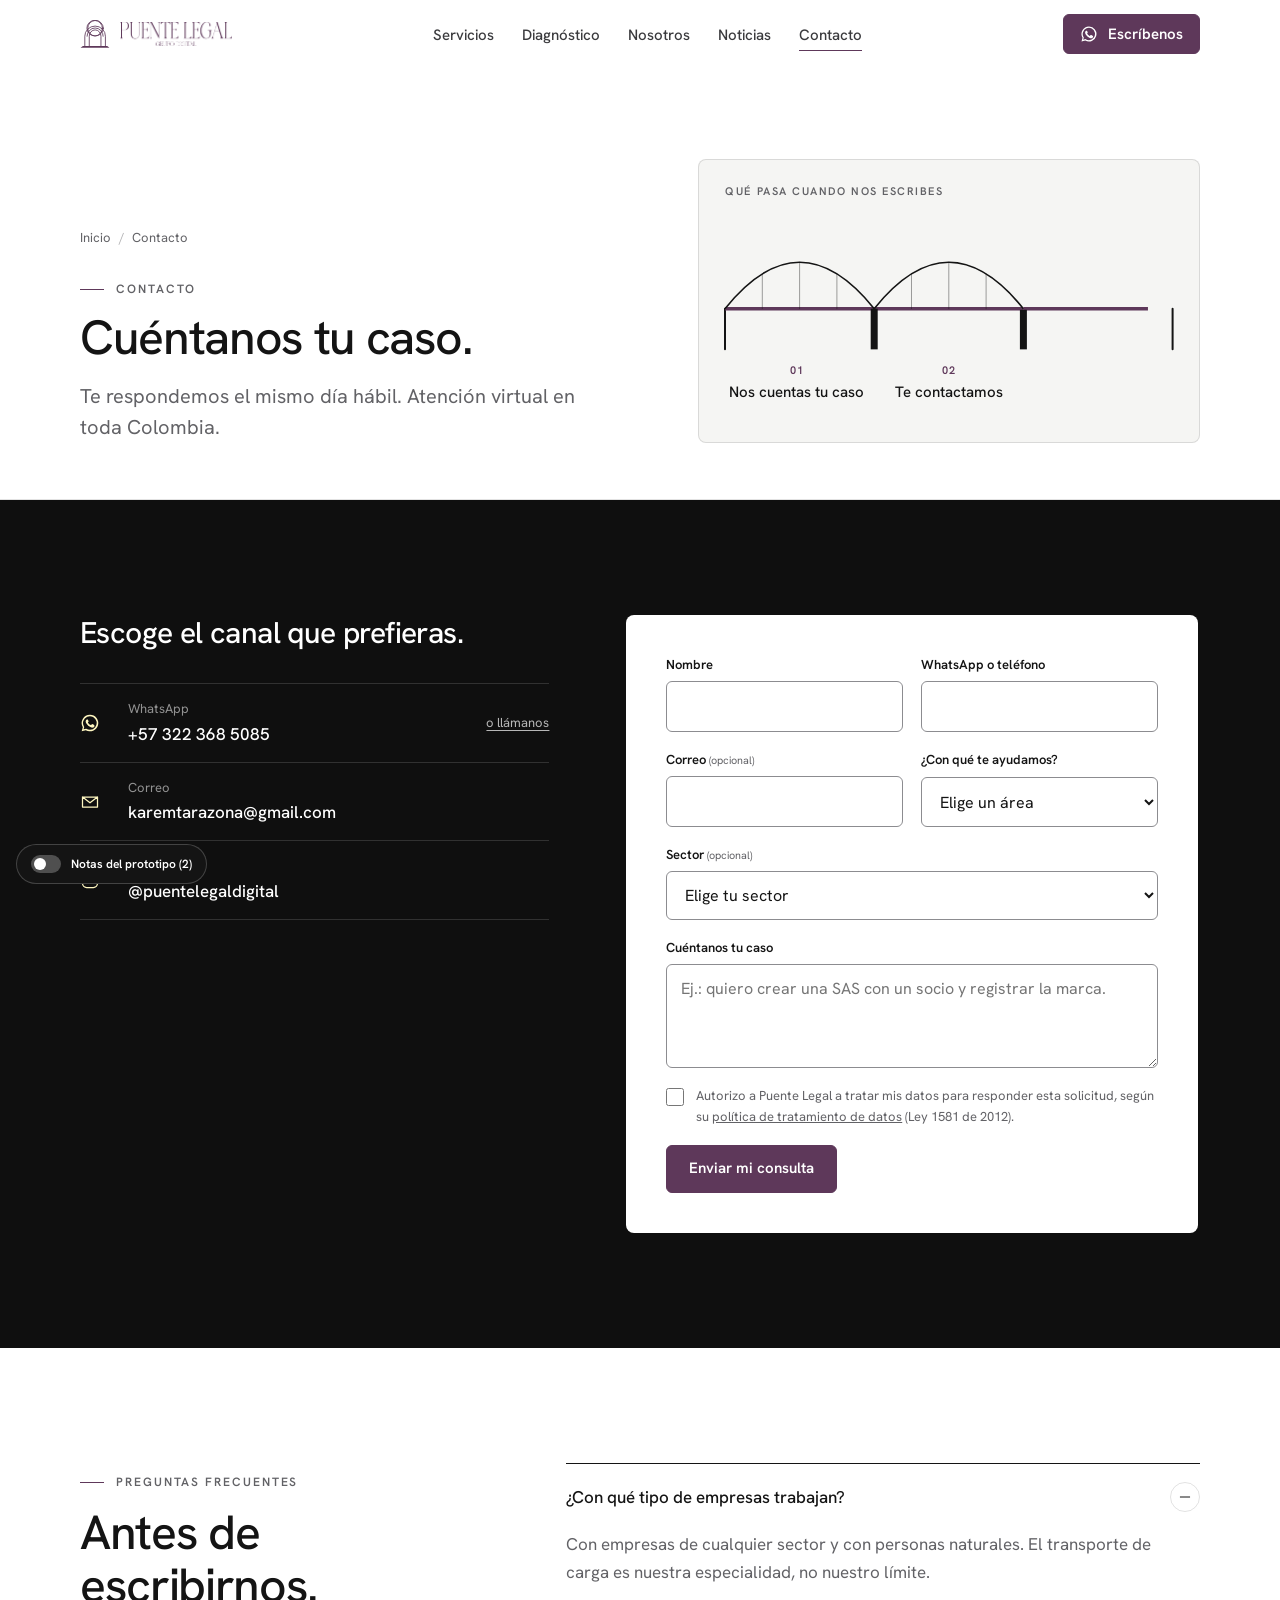
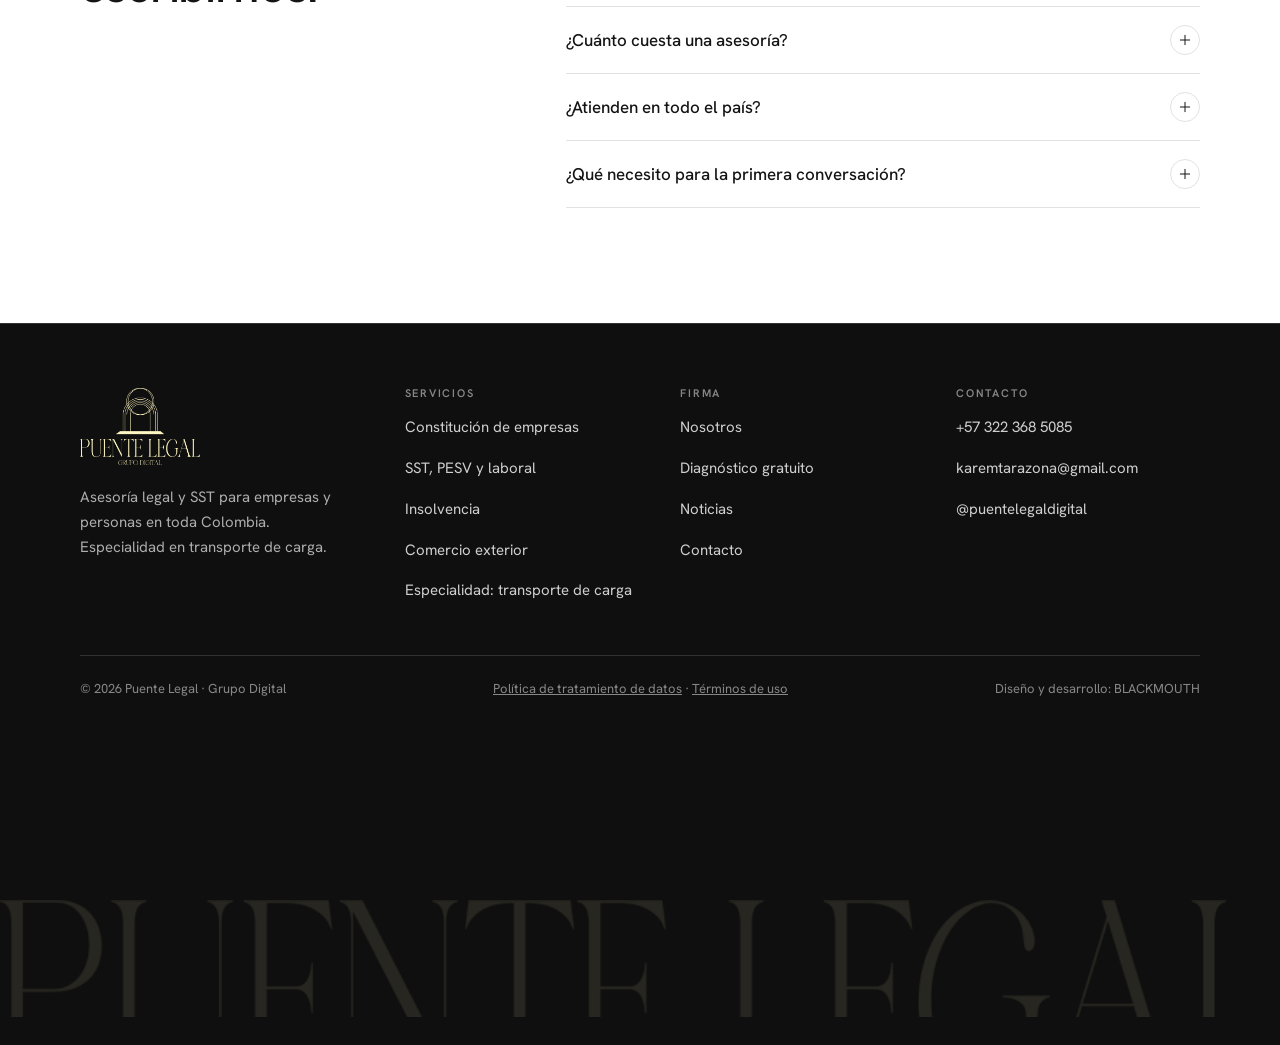
==== contacto/index.html @ 6c09608d "Prototipo web Puente Legal (v5) Co-Authored-By: Claude Opus 5 <noreply@anthropic.com>" ====
<!doctype html>
<html lang="es-CO">
<head>
<meta charset="utf-8">
<meta name="viewport" content="width=device-width, initial-scale=1, viewport-fit=cover">
<title>Contacto | Puente Legal</title>
<meta name="description" content="Escríbenos por WhatsApp al +57 322 368 5085 o déjanos tus datos. Atención virtual en toda Colombia.">
<!-- PROTOTIPO: quitar noindex cuando el sitio viva en el dominio definitivo -->
<meta name="robots" content="noindex, nofollow">
<link rel="canonical" href="https://puentelegal.com.co/contacto/">
<meta name="theme-color" content="#FFFFFF">
<meta property="og:type" content="website">
<meta property="og:locale" content="es_CO">
<meta property="og:site_name" content="Puente Legal">
<meta property="og:title" content="Contacto | Puente Legal">
<meta property="og:description" content="Escríbenos por WhatsApp al +57 322 368 5085 o déjanos tus datos. Atención virtual en toda Colombia.">
<meta property="og:url" content="https://blackmouthagency-dev.github.io/puente-legal/contacto/">
<meta property="og:image" content="https://blackmouthagency-dev.github.io/puente-legal/assets/img/og.jpg">
<meta property="og:image:width" content="1200">
<meta property="og:image:height" content="630">
<meta name="twitter:card" content="summary_large_image">
<link rel="icon" href="../assets/img/favicon.svg" type="image/svg+xml">
<script>document.documentElement.classList.add("js")</script>
<link rel="preconnect" href="https://fonts.googleapis.com">
<link rel="preconnect" href="https://fonts.gstatic.com" crossorigin>
<link rel="stylesheet" href="https://fonts.googleapis.com/css2?family=Hanken+Grotesk:wght@400;500;600;700&display=swap">
<link rel="stylesheet" href="../assets/site.css">
<script type="application/ld+json">
{
 "@context": "https://schema.org",
 "@graph": [
  {
   "@type": "BreadcrumbList",
   "itemListElement": [
    {
     "@type": "ListItem",
     "position": 1,
     "name": "Inicio",
     "item": "https://puentelegal.com.co/"
    },
    {
     "@type": "ListItem",
     "position": 2,
     "name": "Contacto"
    }
   ]
  },
  {
   "@type": "FAQPage",
   "mainEntity": [
    {
     "@type": "Question",
     "name": "¿Con qué tipo de empresas trabajan?",
     "acceptedAnswer": {
      "@type": "Answer",
      "text": "Con empresas de cualquier sector y con personas naturales. El transporte de carga es nuestra especialidad, no nuestro límite."
     }
    },
    {
     "@type": "Question",
     "name": "¿Cuánto cuesta una asesoría?",
     "acceptedAnswer": {
      "@type": "Answer",
      "text": "Depende del alcance. Después de la primera conversación te enviamos por escrito qué incluye, en cuánto tiempo y cuánto cuesta, antes de empezar."
     }
    },
    {
     "@type": "Question",
     "name": "¿Atienden en todo el país?",
     "acceptedAnswer": {
      "@type": "Answer",
      "text": "Sí. Trabajamos de forma virtual con empresas y personas de toda Colombia."
     }
    },
    {
     "@type": "Question",
     "name": "¿Qué necesito para la primera conversación?",
     "acceptedAnswer": {
      "@type": "Answer",
      "text": "Solo contarnos tu caso. Si tienes a mano documentos como el certificado de la Cámara de Comercio o los contratos, mejor, pero no es obligatorio."
     }
    }
   ]
  },
  {
   "@type": "ContactPage",
   "name": "Contacto",
   "url": "https://puentelegal.com.co/contacto/",
   "about": {
    "@id": "https://puentelegal.com.co/#firma"
   }
  }
 ]
}
</script>
</head>
<body>
<a class="skip" href="#main">Saltar al contenido</a>
<header class="site-header">
  <div class="wrap nav">
    <a class="brand" href="../" aria-label="Puente Legal, inicio">
      <svg viewBox="0 0 1060 1000" aria-hidden="true"><use href="#iso-sym"/></svg>
      <img src="../assets/img/wordmark-ciruela.png" alt="Puente Legal · Grupo Digital" width="150" height="33">
    </a>
    <nav aria-label="Principal">
    <ul class="nav-links" id="menu">
      <li><a href="../servicios/">Servicios</a></li>
      <li><a href="../diagnostico/">Diagnóstico</a></li>
      <li><a href="../nosotros/">Nosotros</a></li>
      <li><a href="../noticias/">Noticias</a></li>
      <li><a href="../contacto/" aria-current="page">Contacto</a></li>
      <li class="only-sm"><a class="btn" href="https://wa.me/573223685085" data-wa="Hola, Puente Legal. Quiero una asesoría." data-conv="whatsapp" data-loc="menu"><svg class="i" aria-hidden="true" focusable="false"><use href="#i-whatsapp"/></svg> Escríbenos por WhatsApp</a></li>
    </ul>
    </nav>
    <div class="nav-cta">
      <a class="btn btn-hide-sm" href="https://wa.me/573223685085" data-wa="Hola, Puente Legal. Quiero una asesoría." data-conv="whatsapp" data-loc="header"><svg class="i" aria-hidden="true" focusable="false"><use href="#i-whatsapp"/></svg> Escríbenos</a>
      <button class="menu-btn" type="button" aria-expanded="false" aria-controls="menu" aria-label="Abrir menú">
        <svg width="20" height="20" viewBox="0 0 20 20" aria-hidden="true"><path d="M2 6h16M2 14h16" stroke="currentColor" stroke-width="1.6"/></svg>
      </button>
    </div>
  </div>
  
</header>
<svg width="0" height="0" style="position:absolute" aria-hidden="true" focusable="false">
  <symbol id="iso-sym" viewBox="430 20 1060 1000">
    <g fill="none" stroke="currentColor" stroke-width="30" stroke-linecap="round">
      <circle cx="948" cy="312" r="277"/><circle cx="980" cy="312" r="277"/>
      <path d="M596 950V600A368 362 0 0 1 1332 600V950"/>
      <path d="M676 600A288 294 0 0 1 1252 600"/>
      <path d="M755.5 950V600A208.75 226 0 0 1 1173 600V950"/>
    </g>
    <polygon points="530,950 1397,950 1475,1013 443,1013" fill="currentColor"/>
  </symbol>
  <symbol id="i-empresa" viewBox="0 0 24 24"><rect x="5" y="3" width="14" height="18" rx="1" pathLength="1"/><path d="M9 7h2M13 7h2M9 11h2M13 11h2M10 21v-4h4v4M3 21h18" pathLength="1"/></symbol>
  <symbol id="i-casco" viewBox="0 0 24 24"><path d="M3 18h18M5 18v-2.5a7 7 0 0 1 14 0V18M10 8.8V6h4v2.8" pathLength="1"/></symbol>
  <symbol id="i-recupera" viewBox="0 0 24 24"><path d="M3 6c3 0 4 10 9 10s6-6 8-8M16 7.5h4v4" pathLength="1"/></symbol>
  <symbol id="i-globo" viewBox="0 0 24 24"><circle cx="12" cy="12" r="9" pathLength="1"/><path d="M3 12h18M12 3a14 14 0 0 1 0 18M12 3a14 14 0 0 0 0 18" pathLength="1"/></symbol>
  <symbol id="i-arco" viewBox="0 0 24 24"><path d="M4 21V11a8 8 0 0 1 16 0v10M8.5 21v-9a3.5 3.5 0 0 1 7 0v9" pathLength="1"/></symbol>
  <symbol id="i-chevron" viewBox="0 0 24 24"><path d="M9 6l6 6-6 6"/></symbol>
  <symbol id="i-flecha" viewBox="0 0 24 24"><path d="M4 12h15M13 6l6 6-6 6"/></symbol>
  <symbol id="i-check" viewBox="0 0 24 24"><path d="M5 12.5l4.5 4.5L19 7.5"/></symbol>
  <symbol id="i-mas" viewBox="0 0 24 24"><path d="M5 12h14"/><path d="M12 5v14"/></symbol>
  <symbol id="i-camion" viewBox="0 0 24 24"><path d="M2.5 6h11v10h-11zM13.5 9.5H18l3.5 3.5V16h-8" pathLength="1"/><circle cx="6.5" cy="17.5" r="1.8" pathLength="1"/><circle cx="17.5" cy="17.5" r="1.8" pathLength="1"/></symbol>
  <symbol id="i-habilitacion" viewBox="0 0 24 24"><path d="M14 3H6v18h12V7zM14 3v4h4" pathLength="1"/><circle cx="12" cy="13.5" r="2.5" pathLength="1"/><path d="M10.6 15.6L10 19l2-1 2 1-.6-3.4" pathLength="1"/></symbol>
  <symbol id="i-vinculo" viewBox="0 0 24 24"><path d="M10 14l4-4" pathLength="1"/><path d="M8.5 11.5l-2 2a3.2 3.2 0 0 0 4.5 4.5l2-2" pathLength="1"/><path d="M15.5 12.5l2-2A3.2 3.2 0 0 0 13 6l-2 2" pathLength="1"/></symbol>
  <symbol id="i-volante" viewBox="0 0 24 24"><circle cx="12" cy="12" r="9" pathLength="1"/><circle cx="12" cy="12" r="2" pathLength="1"/><path d="M3.5 10.5l6.5 1M20.5 10.5l-6.5 1M12 14v7" pathLength="1"/></symbol>
  <symbol id="i-doc" viewBox="0 0 24 24"><path d="M14 3H6v18h12V7zM14 3v4h4M9 11h6M9 14.5h6M9 18h4" pathLength="1"/></symbol>
  <symbol id="i-escudo" viewBox="0 0 24 24"><path d="M12 3l7 3v5c0 4.5-3 8.3-7 10-4-1.7-7-5.5-7-10V6z" pathLength="1"/><path d="M9 12l2 2 4-4" pathLength="1"/></symbol>
  <symbol id="i-balanza" viewBox="0 0 24 24"><path d="M12 4v16M8 20h8M5 7h14M5 7l-2.5 6a2.5 2.5 0 0 0 5 0zM19 7l-2.5 6a2.5 2.5 0 0 0 5 0z" pathLength="1"/></symbol>
  <symbol id="i-chat" viewBox="0 0 24 24"><path d="M4 5h16v11H9l-5 4z" pathLength="1"/><path d="M8 9.5h8M8 12.5h5" pathLength="1"/></symbol>
  <symbol id="i-telefono" viewBox="0 0 24 24"><path d="M5 3h4l2 5-2.5 1.5a11 11 0 0 0 6 6L16 13l5 2v4a2 2 0 0 1-2 2A16 16 0 0 1 3 5a2 2 0 0 1 2-2Z"/></symbol>
  <symbol id="i-correo" viewBox="0 0 24 24"><path d="M3 6h18v12H3zM3 6l9 7 9-7"/></symbol>
  <symbol id="i-instagram" viewBox="0 0 24 24"><rect x="3" y="3" width="18" height="18" rx="5"/><circle cx="12" cy="12" r="4"/><circle cx="17.5" cy="6.5" r=".6"/></symbol>
  <symbol id="i-whatsapp" viewBox="0 0 24 24"><path fill="currentColor" stroke="none" d="M12 2a10 10 0 0 0-8.6 15.1L2 22l5-1.3A10 10 0 1 0 12 2Zm0 18.2c-1.6 0-3.1-.4-4.4-1.2l-.3-.2-3 .8.8-2.9-.2-.3A8.2 8.2 0 1 1 12 20.2Zm4.5-6.1c-.2-.1-1.5-.7-1.7-.8-.2-.1-.4-.1-.6.1l-.8 1c-.1.2-.3.2-.5.1a6.7 6.7 0 0 1-3.3-2.9c-.2-.4.2-.4.7-1.3.1-.2 0-.3 0-.4l-.8-1.8c-.2-.5-.4-.4-.6-.4h-.5a1 1 0 0 0-.7.3 3 3 0 0 0-.9 2.2 5.2 5.2 0 0 0 1.1 2.7 11.8 11.8 0 0 0 4.5 4c1.7.7 2.3.8 3.2.6.5-.1 1.5-.6 1.7-1.2.2-.6.2-1.1.1-1.2l-.5-.3Z"/></symbol>
</svg>

<main id="main">
<section class="page-hero s-blanco" aria-labelledby="h1">
  <div class="wrap ah-grid">
    <div>
      <ol class="crumbs"><li><a href="../">Inicio</a></li><li aria-current="page">Contacto</li></ol>
      <p class="eyebrow">Contacto</p>
      <h1 id="h1" class="h1-page" data-split="words">Cuéntanos tu caso.</h1>
      <p class="lead muted" style="margin-top:16px">Te respondemos el mismo día hábil. Atención virtual en toda Colombia.</p>
    </div>
    <div class="ah-art">
      <p class="f-inc">Qué pasa cuando nos escribes</p>
      <div class="pb pb-hero" data-draw="time">
  <div class="pb-art"><svg class="pb-svg" viewBox="0 0 1200 172" preserveAspectRatio="none" aria-hidden="true" focusable="false"><path class="pb-abut" d="M0 170V120M1200 170V120" pathLength="1" data-seg="0.000,0.060"/><path class="pb-deck" d="M0.0 120H400.0" pathLength="1" data-seg="0.000,0.167"/><path class="pb-arch" d="M0.0 120C133.3 44 266.7 44 400.0 120" pathLength="1" data-seg="0.067,0.317"/><path class="pb-hang" d="M100.0 77.3V120M200.0 63V120M300.0 77.3V120" pathLength="1" data-seg="0.183,0.333"/><path class="pb-deck" d="M400.0 120H800.0" pathLength="1" data-seg="0.333,0.500"/><path class="pb-pier" d="M400.0 170V120" pathLength="1" data-seg="0.267,0.417"/><path class="pb-arch" d="M400.0 120C533.3 44 666.7 44 800.0 120" pathLength="1" data-seg="0.400,0.650"/><path class="pb-hang" d="M500.0 77.3V120M600.0 63V120M700.0 77.3V120" pathLength="1" data-seg="0.517,0.667"/><path class="pb-deck" d="M800.0 120H1200.0" pathLength="1" data-seg="0.667,0.833"/><path class="pb-pier" d="M800.0 170V120" pathLength="1" data-seg="0.600,0.750"/><path class="pb-arch" d="M800.0 120C933.3 44 1066.7 44 1200.0 120" pathLength="1" data-seg="0.733,0.983"/><path class="pb-hang" d="M900.0 77.3V120M1000.0 63V120M1100.0 77.3V120" pathLength="1" data-seg="0.850,1.000"/></svg></div>
  <ol class="pb-steps" style="--n:3"><li data-on="0.250"><b>01</b>Nos cuentas tu caso</li><li data-on="0.583"><b>02</b>Te contactamos</li><li data-on="0.917"><b>03</b>Propuesta por escrito</li></ol>
</div>
    </div>
  </div>
</section>

<section id="contacto" class="band s-negro" aria-label="Canales y formulario">
  <div class="wrap contact-grid">
    <div>
      <h2 class="h3">Escoge el canal que prefieras.</h2>
      <ul class="channels">
        <li><svg class="i" aria-hidden="true" focusable="false"><use href="#i-whatsapp"/></svg><a href="https://wa.me/573223685085" data-wa="Hola, Puente Legal. Quiero una asesoría." data-conv="whatsapp" data-loc="contacto"><small>WhatsApp</small><strong>+57 322 368 5085</strong></a><a class="alt" href="tel:+573223685085" data-conv="llamada" data-loc="contacto">o llámanos</a></li>
        <li><svg class="i" aria-hidden="true" focusable="false"><use href="#i-correo"/></svg><a href="mailto:karemtarazona@gmail.com" data-conv="email" data-loc="contacto"><small>Correo</small><strong>karemtarazona@gmail.com</strong></a><span></span></li>
        <li><svg class="i" aria-hidden="true" focusable="false"><use href="#i-instagram"/></svg><a href="https://www.instagram.com/puentelegaldigital/" target="_blank" rel="noopener"><small>Instagram</small><strong>@puentelegaldigital</strong></a><span></span></li>
      </ul>
      <details class="proto-note"><summary>Nota · Datos</summary><div>Teléfono, Instagram y correo tomados del membrete. Recomendado: correo con dominio propio y Perfil de Empresa de Google con la ciudad.</div></details>
    </div>
    <form class="lead" id="form-contacto" data-demo novalidate>
      <div class="field"><label for="f-nombre">Nombre</label><input id="f-nombre" name="nombre" autocomplete="name" enterkeyhint="next" required></div>
      <div class="field"><label for="f-tel">WhatsApp o teléfono</label><input id="f-tel" name="telefono" type="tel" autocomplete="tel" inputmode="tel" enterkeyhint="next" required></div>
      <div class="field"><label for="f-mail">Correo <small>(opcional)</small></label><input id="f-mail" name="correo" type="email" autocomplete="email" enterkeyhint="next"></div>
      <div class="field"><label for="f-area">¿Con qué te ayudamos?</label><select id="f-area" name="area" required><option value="">Elige un área</option><option>Constitución, estatutos o marca</option><option>SG-SST o PESV</option><option>Laboral: contratos, reglamento o descargos</option><option>Insolvencia o deudas</option><option>Comercio exterior o aduanas</option><option>No sé, quiero orientación</option></select></div>
      <div class="field full"><label for="f-sector">Sector <small>(opcional)</small></label>
        <select id="f-sector" name="sector"><option value="" selected>Elige tu sector</option><option>Transporte de carga terrestre</option><option>Transporte marítimo o logística</option><option>Comercio</option><option>Industria o construcción</option><option>Servicios</option><option>Soy persona natural</option><option>Otro</option></select></div>
      <div class="field full"><label for="f-msg">Cuéntanos tu caso</label><textarea id="f-msg" name="mensaje" enterkeyhint="send" placeholder="Ej.: quiero crear una SAS con un socio y registrar la marca."></textarea></div>
      <label class="consent" for="f-ok"><input type="checkbox" id="f-ok" required><span>Autorizo a Puente Legal a tratar mis datos para responder esta solicitud, según su <a href="#">política de tratamiento de datos</a> (Ley 1581 de 2012).</span></label>
      <button class="btn" type="submit">Enviar mi consulta</button>
      <p class="form-ok" role="status" tabindex="-1" hidden>Recibimos tu consulta. Te respondemos el mismo día hábil por WhatsApp o correo. (Modo demostración: el formulario todavía no envía datos.)</p>
    </form>
  </div>
</section>

<section class="band s-blanco" aria-labelledby="fq-t">
  <div class="wrap faq-grid">
    <div>
      <p class="eyebrow">Preguntas frecuentes</p>
      <h2 id="fq-t" class="h2" data-split="words" style="margin-top:16px">Antes de escribirnos.</h2>
    </div>
    <div class="faq">
      <details open><summary>¿Con qué tipo de empresas trabajan?<span class="pm" aria-hidden="true"><svg class="i" viewBox="0 0 24 24" focusable="false"><path d="M5 12h14"/><path class="v" d="M12 5v14"/></svg></span></summary><p>Con empresas de cualquier sector y con personas naturales. El transporte de carga es nuestra especialidad, no nuestro límite.</p></details>
      <details><summary>¿Cuánto cuesta una asesoría?<span class="pm" aria-hidden="true"><svg class="i" viewBox="0 0 24 24" focusable="false"><path d="M5 12h14"/><path class="v" d="M12 5v14"/></svg></span></summary><p>Depende del alcance. Después de la primera conversación te enviamos por escrito qué incluye, en cuánto tiempo y cuánto cuesta, antes de empezar.</p></details>
      <details><summary>¿Atienden en todo el país?<span class="pm" aria-hidden="true"><svg class="i" viewBox="0 0 24 24" focusable="false"><path d="M5 12h14"/><path class="v" d="M12 5v14"/></svg></span></summary><p>Sí. Trabajamos de forma virtual con empresas y personas de toda Colombia.</p></details>
      <details><summary>¿Qué necesito para la primera conversación?<span class="pm" aria-hidden="true"><svg class="i" viewBox="0 0 24 24" focusable="false"><path d="M5 12h14"/><path class="v" d="M12 5v14"/></svg></span></summary><p>Solo contarnos tu caso. Si tienes a mano documentos como el certificado de la Cámara de Comercio o los contratos, mejor, pero no es obligatorio.</p></details>
      <details class="proto-note"><summary>Nota · Por confirmar</summary><div>Ciudad u oficina física, si atienden presencial y si la primera conversación tiene costo.</div></details>
    </div>
  </div>
</section>
</main>

<footer class="site-footer s-negro">
  <div class="wrap">
    <div class="foot-grid">
      <div>
        <img src="../assets/img/logo-full-crema.png" alt="Puente Legal · Grupo Digital" width="120" height="77" loading="lazy">
        <p class="muted" style="margin-top:20px;font-size:var(--t-sm);max-width:34ch">Asesoría legal y SST para empresas y personas en toda Colombia. Especialidad en transporte de carga.</p>
      </div>
      <nav aria-label="Servicios">
        <h2>Servicios</h2>
        <ul>
          <li><a href="../servicios/constitucion-de-empresas/">Constitución de empresas</a></li>
          <li><a href="../servicios/sst-pesv-laboral/">SST, PESV y laboral</a></li>
          <li><a href="../servicios/insolvencia/">Insolvencia</a></li>
          <li><a href="../servicios/comercio-exterior/">Comercio exterior</a></li>
          <li><a href="../transporte-de-carga/">Especialidad: transporte de carga</a></li>
        </ul>
      </nav>
      <nav aria-label="Firma">
        <h2>Firma</h2>
        <ul>
          <li><a href="../nosotros/">Nosotros</a></li>
          <li><a href="../diagnostico/">Diagnóstico gratuito</a></li>
          <li><a href="../noticias/">Noticias</a></li>
          <li><a href="../contacto/">Contacto</a></li>
        </ul>
      </nav>
      <div>
        <h2>Contacto</h2>
        <ul>
          <li><a href="tel:+573223685085">+57 322 368 5085</a></li>
          <li><a href="mailto:karemtarazona@gmail.com">karemtarazona@gmail.com</a></li>
          <li><a href="https://www.instagram.com/puentelegaldigital/" target="_blank" rel="noopener">@puentelegaldigital</a></li>
        </ul>
      </div>
    </div>
    <div class="foot-legal">
      <span>© <span data-year>2026</span> Puente Legal · Grupo Digital</span>
      <span><a href="#">Política de tratamiento de datos</a> · <a href="#">Términos de uso</a></span>
      <span>Diseño y desarrollo: BLACKMOUTH</span>
    </div>
  </div>
  <div class="foot-mark" data-draw="through" aria-hidden="true"><img src="../assets/img/wordmark-crema.png" alt="" width="900" height="195" loading="lazy" data-ty="0:160;.42:0"></div>
</footer>

<a class="wa-float" href="https://wa.me/573223685085" data-wa="Hola, Puente Legal. Quiero una asesoría." data-conv="whatsapp" data-loc="flotante" aria-label="Escríbenos por WhatsApp"><svg class="" aria-hidden="true" focusable="false"><use href="#i-whatsapp"/></svg></a>
<button class="proto-toggle" type="button" aria-pressed="false"><i aria-hidden="true"></i><span>Notas del prototipo</span></button>

<script src="../assets/site.js" defer></script>
</body>
</html>
---- assets/site.css ----
/* Puente Legal — sistema visual del prototipo (v3)
   Base blanco y negro. Ciruela #5E385A y crema #FFF7C1 solo como acento.
   Una sola familia sans (Hanken Grotesk). Logo pequeño y discreto. */

:root {
  color-scheme: light;
  --blanco: #FFFFFF;
  --gris-50: #F5F5F3;
  --gris-100: #EBEBE8;
  --gris-300: #C9C9C5;
  --borde-campo: #8C8C90;
  --gris-texto: #626266;
  --tinta: #141414;
  --tinta-2: #3A3A3D;
  --negro: #0F0F0F;
  --negro-2: #1A1A1A;
  --ciruela: #5E385A;
  --ciruela-700: #4A2B47;
  --crema: #FFF7C1;
  --linea: rgba(20, 20, 20, .12);
  --linea-clara: rgba(255, 255, 255, .14);
  --ok: #3F6B43;
  --alerta: #8A5A12;
  --riesgo: #9A3A33;

  --f-sans: "Hanken Grotesk", "Segoe UI", system-ui, -apple-system, sans-serif;
  --f-mono: ui-monospace, "Cascadia Mono", Consolas, monospace;

  --t-xs: .8125rem;
  --t-sm: .9375rem;
  --t-md: 1.0625rem;
  --t-lg: 1.25rem;
  --t-xl: clamp(1.4rem, 1.15rem + 1vw, 1.875rem);
  --t-2xl: clamp(1.9rem, 1.35rem + 2.2vw, 3rem);
  --t-3xl: clamp(2.3rem, 1.3rem + 3.8vw, 4.25rem);

  --wrap: 1200px;
  --gutter: clamp(16px, 4vw, 40px);
  --header-h: 68px;
  --ease: cubic-bezier(.22, .8, .24, 1);
  --ease-io: cubic-bezier(.65, 0, .35, 1);
  /* Sistema de movimiento — entrar: out-expo · ida y vuelta: ease-io · micro: spring */
  --d-xs: 160ms;
  --d-sm: 280ms;
  --d-md: 560ms;
  --d-lg: 900ms;
  --d-xl: 1400ms;
  --stagger: 60ms;
  --stagger-char: 18ms;
  --ease-out-expo: cubic-bezier(.16, 1, .3, 1);
  --ease-spring: cubic-bezier(.34, 1.56, .64, 1);
}

*, *::before, *::after { box-sizing: border-box; }
html { scroll-behavior: smooth; scroll-padding-top: 84px; -webkit-text-size-adjust: 100%; interpolate-size: allow-keywords; }
body {
  margin: 0;
  background: var(--blanco);
  color: var(--tinta);
  font: 400 var(--t-md)/1.65 var(--f-sans);
  -webkit-font-smoothing: antialiased;
  text-rendering: optimizeLegibility;
}
img, video, svg { max-width: 100%; display: block; }
img { height: auto; }
a { color: inherit; }
button, input, select, textarea { font: inherit; color: inherit; }
h1, h2, h3, h4 { margin: 0; font-weight: 500; text-wrap: balance; }
p { margin: 0; text-wrap: pretty; }
ul, ol { margin: 0; padding: 0; }
fieldset { border: 0; margin: 0; padding: 0; min-width: 0; }
:focus-visible { outline: 2px solid var(--ciruela); outline-offset: 3px; border-radius: 4px; }
.s-negro :focus-visible { outline-color: var(--crema); }
.sr-only { position: absolute; width: 1px; height: 1px; overflow: hidden; clip: rect(0 0 0 0); white-space: nowrap; }
.skip { position: absolute; left: 16px; top: -60px; z-index: 100; background: var(--tinta); color: #fff; padding: 10px 16px; border-radius: 8px; }
.skip:focus { top: 12px; }
.tnum { font-variant-numeric: tabular-nums; }

.wrap { width: 100%; max-width: var(--wrap); margin-inline: auto; padding-inline: var(--gutter); }
section { position: relative; }
.band { padding-block: clamp(72px, 9vw, 120px); }
.band-tight { padding-block: clamp(56px, 7vw, 88px); }

/* Superficies */
.s-blanco { background: var(--blanco); color: var(--tinta); }
.s-gris { background: var(--gris-50); color: var(--tinta); }
.s-negro { background: var(--negro); color: #fff; }

/* Íconos lineales */
.i { width: 24px; height: 24px; fill: none; stroke: currentColor; stroke-width: 1.5; stroke-linecap: round; stroke-linejoin: round; flex: none; }
.i-sm { width: 16px; height: 16px; }
.i-lg { width: 32px; height: 32px; stroke-width: 1.3; }

/* Tipografía */
.eyebrow {
  font: 600 .75rem/1.3 var(--f-sans);
  letter-spacing: .16em;
  text-transform: uppercase;
  color: var(--gris-texto);
  display: inline-flex; align-items: center; gap: 12px;
}
.eyebrow::before { content: ""; width: 24px; height: 1px; background: var(--ciruela); }
.s-negro .eyebrow { color: rgba(255, 255, 255, .64); }
.s-negro .eyebrow::before { background: var(--crema); }
.display, .h2, .h3 { font-family: var(--f-sans); font-weight: 500; letter-spacing: -.028em; }
.display { line-height: 1.04; }
.h2 { font-size: var(--t-2xl); line-height: 1.1; }
.h3 { font-size: var(--t-xl); line-height: 1.2; letter-spacing: -.02em; }
.lead { font-size: var(--t-lg); line-height: 1.55; max-width: 52ch; }
.muted { color: var(--gris-texto); }
.s-negro .muted { color: rgba(255, 255, 255, .66); }
.sec-head { display: grid; gap: 14px; max-width: 720px; margin-bottom: clamp(36px, 5vw, 56px); }

/* Botones: aquí vive el color de marca */
.btn {
  --bg: var(--ciruela); --fg: #fff; --sweep: var(--ciruela-700); --fg-hover: var(--fg);
  position: relative; isolation: isolate; overflow: hidden;
  display: inline-flex; align-items: center; justify-content: center; gap: 10px;
  min-height: 48px; padding: 0 22px;
  background: var(--bg); color: var(--fg);
  border: 1px solid var(--bg); border-radius: 6px;
  font-weight: 600; font-size: var(--t-sm); text-decoration: none; cursor: pointer;
  transition: transform .1s var(--ease), color var(--d-sm) var(--ease-out-expo), border-color var(--d-sm);
}
/* Barrido: el relleno entra desde la izquierda y sale por la derecha, como un tramo que se tiende */
.btn::before { content: ""; position: absolute; inset: -1px; z-index: -1; background: var(--sweep); transform: scaleX(0); transform-origin: right; transition: transform var(--d-sm) var(--ease-out-expo); }
.btn .i { width: 18px; height: 18px; transition: transform .25s var(--ease); }
.btn:active { transform: scale(.98); }
.btn-crema { --bg: var(--crema); --fg: var(--tinta); --sweep: #FFF09A; }
.s-negro .btn:not(.btn-ghost) { --bg: var(--crema); --fg: var(--tinta); --sweep: #FFF09A; }
.btn-ghost { background: transparent; color: currentColor; border-color: var(--gris-300); --sweep: var(--tinta); --fg-hover: #fff; }
.s-negro .btn-ghost { border-color: rgba(255,255,255,.3); --sweep: #fff; --fg-hover: var(--tinta); }
@media (hover: hover) and (pointer: fine) {
  .btn:hover::before { transform: scaleX(1); transform-origin: left; }
  .btn:hover { color: var(--fg-hover); }
  .btn-ghost:hover { border-color: var(--sweep); }
}
/* Flecha que sale por la derecha y reentra por la izquierda */
.arw { display: inline-grid; overflow: clip; flex: none; }
.arw .i { grid-area: 1 / 1; transition: transform var(--d-sm) var(--ease-out-expo); }
.arw .i + .i { transform: translateX(-130%); }
@media (hover: hover) and (pointer: fine) {
  .btn:hover .arw .i:first-child { transform: translateX(130%); }
  .btn:hover .arw .i + .i { transform: none; transition-delay: 60ms; }
}
/* Texto que rueda: el original sube y una copia idéntica entra desde abajo */
.roll { display: inline-grid; overflow: clip; padding-block: .12em; margin-block: -.12em; vertical-align: bottom; }
.roll > span { grid-area: 1 / 1; transition: transform var(--d-sm) var(--ease-out-expo); }
.roll > .roll-b { transform: translateY(110%); }
@media (hover: hover) and (pointer: fine) {
  .btn:hover .roll-a, .nav-links a:hover .roll-a { transform: translateY(-110%); }
  .btn:hover .roll-b, .nav-links a:hover .roll-b { transform: none; }
}
/* Border trail: un segmento de luz crema recorre el borde (solo el CTA del diagnóstico) */
@property --ang { syntax: "<angle>"; inherits: false; initial-value: 0deg; }
.btn-trail { overflow: visible; }
.btn-trail::after { content: ""; position: absolute; inset: -4px; border-radius: 9px; padding: 1.5px; z-index: -2; pointer-events: none;
  background: conic-gradient(from var(--ang), transparent 0 78%, var(--crema) 90%, transparent 100%);
  -webkit-mask: linear-gradient(#000 0 0) content-box, linear-gradient(#000 0 0); -webkit-mask-composite: xor; mask-composite: exclude;
  animation: giro 4s linear infinite; animation-play-state: paused; }
.btn-trail.is-live::after { animation-play-state: running; }
.btn-trail::before { border-radius: inherit; }
@keyframes giro { to { --ang: 360deg; } }
/* Imán (solo puntero fino): se mueve con translate para no chocar con transform */
[data-magnet] { transition: translate var(--d-sm) var(--ease-out-expo), transform .1s var(--ease), color var(--d-sm) var(--ease-out-expo); }
.link-arrow { display: inline-flex; gap: 8px; align-items: center; font-weight: 600; font-size: var(--t-sm); text-decoration: none; border-bottom: 1px solid currentColor; padding-bottom: 2px; background: none; border-top: 0; border-left: 0; border-right: 0; cursor: pointer; }
.link-arrow span { transition: transform .3s var(--ease); }
@media (hover: hover) { .link-arrow:hover span { transform: translateX(4px); } .link-arrow:hover { color: var(--ciruela); } .s-negro .link-arrow:hover { color: var(--crema); } }
.badge-t { display: inline-flex; align-items: center; gap: 6px; font: 600 .625rem/1 var(--f-sans); letter-spacing: .12em; text-transform: uppercase; background: var(--crema); color: var(--tinta); padding: 5px 8px; border-radius: 4px; }

/* ---------- Header ---------- */
.site-header {
  position: sticky; top: env(safe-area-inset-top, 0px); z-index: 50;
  background: rgba(255, 255, 255, .92);
  backdrop-filter: saturate(1.2) blur(12px); -webkit-backdrop-filter: saturate(1.2) blur(12px);
  border-bottom: 1px solid transparent;
  transition: border-color .25s linear, box-shadow .25s linear;
}
.site-header.scrolled { border-bottom-color: var(--linea); box-shadow: 0 8px 24px -20px rgba(0,0,0,.4); }
.nav { display: flex; align-items: center; justify-content: space-between; gap: 24px; min-height: var(--header-h); }
.brand { display: flex; align-items: center; gap: 10px; text-decoration: none; color: var(--ciruela); flex: none; }
.brand svg { width: 30px; height: 28px; }
.brand img { width: 112px; }
.nav-links { display: flex; gap: clamp(16px, 2.2vw, 32px); list-style: none; }
.nav-links a { text-decoration: none; font-size: var(--t-sm); font-weight: 500; color: var(--tinta-2); position: relative; padding-block: 6px; transition: color .2s; }
.nav-links a::after { content: ""; position: absolute; left: 0; right: 0; bottom: 0; height: 1px; background: var(--ciruela); transform: scaleX(0); transform-origin: right; transition: transform var(--d-sm) var(--ease-out-expo); }
.nav-links a[aria-current="page"]::after { transform: scaleX(1); }
@media (hover: hover) { .nav-links a:hover { color: var(--tinta); } .nav-links a:hover::after { transform: scaleX(1); transform-origin: left; } }
.nav-links a[aria-current="page"]::after { transform-origin: left; }
.nav-links .only-sm { display: none; }
.nav-cta { display: flex; gap: 10px; align-items: center; }
.nav-cta .btn { min-height: 40px; padding-inline: 16px; }
.menu-btn { display: none; background: none; border: 1px solid var(--linea); border-radius: 6px; width: 44px; height: 44px; cursor: pointer; color: var(--tinta); }
.menu-btn svg { margin: auto; }
@media (max-width: 960px) {
  .nav-links, .nav-cta .btn-hide-sm { display: none; }
  .menu-btn { display: grid; place-items: center; }
  .brand img { width: 100px; }
  .nav-open .nav-links {
    display: grid; position: absolute; left: 0; right: 0; top: 100%;
    background: #fff; padding: 8px var(--gutter) 20px; gap: 0;
    border-bottom: 1px solid var(--linea); box-shadow: 0 20px 30px -24px rgba(0,0,0,.4);
  }
  .nav-open .nav-links a { display: block; padding: 14px 0; font-size: var(--t-lg); border-bottom: 1px solid var(--linea); }
  .nav-open .nav-links a::after { display: none; }
  .nav-open .nav-links .only-sm { display: block; padding-top: 16px; }
  .nav-open .nav-links .only-sm .btn { display: flex; width: 100%; padding: 0 22px; color: #fff; border-bottom: 0; font-size: var(--t-sm); }
}

/* ---------- Hero ---------- */
.hero-grid { display: grid; grid-template-columns: 1.15fr .85fr; gap: clamp(32px, 6vw, 88px); align-items: center; padding-block: clamp(48px, 7vw, 104px) clamp(40px, 5vw, 64px); }
.hero h1 { display: grid; gap: 18px; margin-top: 20px; }
.hero h1 .display { font-size: var(--t-3xl); }
.hero h1 .display em { font-style: normal; color: var(--ciruela); position: relative; white-space: nowrap; }
.hero h1 .display em::after { content: ""; position: absolute; left: 0; right: .12em; bottom: .02em; height: 2px; background: var(--ciruela); transform: scaleX(0); transform-origin: left; animation: underline .7s var(--ease-io) .9s forwards; }
@keyframes underline { to { transform: scaleX(1); } }
.hero h1 .kw { display: block; font: 400 var(--t-lg)/1.45 var(--f-sans); color: var(--tinta-2); max-width: 40ch; animation: kwIn .6s var(--ease) .2s both; }
@keyframes kwIn { from { transform: translateY(8px); } }
.line-in { display: block; overflow: hidden; padding-bottom: .08em; }
.line-in > span { display: block; animation: rise 1s var(--ease) both; }
.line-in:nth-child(2) > span { animation-delay: .1s; }
@keyframes rise { from { transform: translateY(105%); } to { transform: none; } }
.fade-in { animation: fadeUp .6s var(--ease) both; animation-delay: var(--d, .3s); }
@keyframes fadeUp { from { opacity: 0; transform: translateY(12px); } to { opacity: 1; transform: none; } }

.chips-k { font-size: var(--t-xs); font-weight: 600; color: var(--gris-texto); margin-top: 30px; }
.chips { display: flex; flex-wrap: wrap; gap: 8px; margin-top: 10px; }
.chip {
  display: inline-flex; align-items: center; gap: 8px; min-height: 44px; padding: 0 14px;
  border: 1px solid var(--gris-300); border-radius: 999px; background: #fff;
  font-size: var(--t-sm); font-weight: 500; text-decoration: none; color: var(--tinta);
  transition: border-color .2s var(--ease), background-color .2s, transform .1s;
}
.chip .i { width: 16px; height: 16px; color: var(--ciruela); }
.chip:active { transform: scale(.98); }
.chip-esp { background: var(--crema); border-color: var(--crema); }
.chip-esp .i { color: var(--tinta); }
@media (hover: hover) { .chip:hover { border-color: var(--tinta); } .chip-esp:hover { border-color: var(--tinta); } }
.hero-actions { display: flex; flex-wrap: wrap; gap: 12px; margin-top: 28px; }
.hero-micro { font-size: var(--t-xs); color: var(--gris-texto); margin-top: 12px; }

.hero-media { position: relative; }
.hero-ph { aspect-ratio: 4 / 5; border-radius: 4px; overflow: hidden; animation: fadeIn 1.2s var(--ease) .2s both; }
@keyframes fadeIn { from { opacity: 0; } }
.scenes { position: relative; width: 100%; min-height: 3.2em; margin-top: 6px; }
.scenes span { position: absolute; inset: 0; display: grid; place-items: center; font: 500 1.05rem/1.3 var(--f-sans); opacity: 0; animation: scene 12s linear infinite; }
.scenes span:nth-child(2) { animation-delay: 3s; } .scenes span:nth-child(3) { animation-delay: 6s; } .scenes span:nth-child(4) { animation-delay: 9s; }
@keyframes scene { 0% { opacity: 0; transform: translateY(6px); } 4%, 23% { opacity: 1; transform: none; } 27%, 100% { opacity: 0; transform: translateY(-6px); } }
.scene-bar { display: grid; grid-template-columns: repeat(4, 1fr); gap: 6px; width: 140px; margin-top: 14px; }
.scene-bar i { height: 2px; background: rgba(255,255,255,.2); overflow: hidden; position: relative; }
.scene-bar i::after { content: ""; position: absolute; inset: 0; background: var(--crema); transform: scaleX(0); transform-origin: left; animation: sceneBar 12s linear infinite; }
.scene-bar i:nth-child(2)::after { animation-delay: 3s; } .scene-bar i:nth-child(3)::after { animation-delay: 6s; } .scene-bar i:nth-child(4)::after { animation-delay: 9s; }
@keyframes sceneBar { 0% { transform: scaleX(0); } 25% { transform: scaleX(1); } 25.01%, 100% { transform: scaleX(0); } }
@media (max-width: 860px) {
  .hero-grid { grid-template-columns: 1fr; }
  .hero-ph { aspect-ratio: 4 / 3; }
  .chip-esp { width: 100%; }
  .hero-actions .btn { width: 100%; }
}

/* Franja de cifras */
.proof { border-top: 1px solid var(--linea); }
.proof ul { list-style: none; display: grid; grid-template-columns: repeat(4, 1fr); }
.proof li { padding: 22px 20px 24px 0; display: grid; gap: 2px; }
.proof li + li { padding-left: 20px; border-left: 1px solid var(--linea); }
.proof b { font: 500 var(--t-xl)/1.1 var(--f-sans); letter-spacing: -.02em; font-variant-numeric: tabular-nums; }
.proof span { font-size: var(--t-xs); color: var(--gris-texto); }
@media (max-width: 760px) {
  .proof ul { grid-template-columns: 1fr 1fr; }
  .proof li:nth-child(3) { padding-left: 0; border-left: 0; }
  .proof li:nth-child(n+3) { border-top: 1px solid var(--linea); }
}

/* ---------- Placeholders de medios ---------- */
.ph {
  position: relative; width: 100%; max-width: 100%;
  display: grid; place-items: center; text-align: center;
  padding: 24px;
  background:
    repeating-linear-gradient(135deg, transparent 0 14px, rgba(255, 255, 255, .035) 14px 15px),
    linear-gradient(160deg, #2A2A2A, #111);
  color: #fff;
  border: 1px dashed rgba(255, 255, 255, .22);
}
.ph-light {
  background:
    repeating-linear-gradient(135deg, transparent 0 14px, rgba(0, 0, 0, .04) 14px 15px),
    var(--gris-100);
  color: var(--tinta-2);
  border-color: var(--gris-300);
}
.ph-inner { display: grid; gap: 8px; justify-items: center; max-width: 34ch; }
.ph-tag { font: 600 .6875rem/1 var(--f-sans); letter-spacing: .14em; text-transform: uppercase; opacity: .7; display: inline-flex; gap: 8px; align-items: center; font-variant-numeric: tabular-nums; }
.ph-title { font: 500 1.05rem/1.3 var(--f-sans); letter-spacing: -.01em; }
.ph-desc { display: none; font-size: var(--t-xs); line-height: 1.5; opacity: .65; }
.proto-on .ph-desc { display: block; }
.ph-play { width: 52px; height: 52px; border-radius: 50%; border: 1px solid currentColor; display: grid; place-items: center; margin-bottom: 6px; transition: transform .4s var(--ease), background-color .3s, color .3s; }
@media (hover: hover) { .ph:hover .ph-play { transform: scale(1.06); background: var(--crema); color: var(--tinta); border-color: var(--crema); } }

/* ---------- Notas del prototipo (plegadas, apagadas por defecto) ---------- */
.proto-note { display: none; margin-top: 16px; max-width: 64ch; font: 400 .8125rem/1.55 var(--f-sans); }
.proto-on .proto-note { display: block; }
.proto-note summary {
  list-style: none; cursor: pointer; display: inline-flex; align-items: center; gap: 8px;
  font: 600 .6875rem/1 var(--f-sans); letter-spacing: .08em; text-transform: uppercase;
  background: var(--ciruela); color: #fff; padding: 7px 10px; border-radius: 999px;
}
.proto-note summary::-webkit-details-marker { display: none; }
.proto-note summary::before { content: "i"; width: 14px; height: 14px; border-radius: 50%; background: #fff; color: var(--ciruela); display: grid; place-items: center; font: 700 .625rem/1 Georgia, serif; text-transform: none; }
.proto-note > div { margin-top: 8px; padding: 12px 14px; background: #F4ECF3; color: #2e2330; border: 1px dashed var(--ciruela); border-radius: 6px; }
.proto-toggle {
  position: fixed; left: 16px; bottom: calc(16px + env(safe-area-inset-bottom, 0px)); z-index: 60;
  display: inline-flex; align-items: center; gap: 10px;
  background: var(--tinta); color: #fff; border: 1px solid rgba(255,255,255,.2);
  padding: 10px 14px; border-radius: 999px; cursor: pointer;
  font: 600 .75rem/1 var(--f-sans);
}
.proto-toggle i { width: 30px; height: 18px; border-radius: 999px; background: rgba(255,255,255,.25); position: relative; transition: background-color .25s; }
.proto-toggle i::after { content: ""; position: absolute; top: 3px; left: 3px; width: 12px; height: 12px; border-radius: 50%; background: #fff; transition: transform .3s var(--ease); }
.proto-on .proto-toggle i { background: var(--ciruela); }
.proto-on .proto-toggle i::after { transform: translateX(12px); }
@media (max-width: 600px) {
  .proto-toggle { left: 12px; width: 44px; height: 44px; padding: 0; justify-content: center; }
  .proto-toggle i { width: 26px; }
  .proto-toggle span { position: absolute; width: 1px; height: 1px; overflow: hidden; clip: rect(0 0 0 0); }
}

/* ---------- Servicios: traductor de situaciones ---------- */
.board-k { font: 600 .8125rem/1.3 var(--f-sans); color: var(--gris-texto); margin: 0 0 4px; }
.area-head { display: grid; grid-template-columns: 24px 1fr auto; gap: 2px 12px; align-items: center; margin: 28px 0 12px; scroll-margin-top: 92px; }
.area-head .i { color: var(--ciruela); }
.board-k + .area .area-head { margin-top: 12px; }
.area-head h3 { font: 600 1.0625rem/1.3 var(--f-sans); letter-spacing: -.005em; }
.area-n { font-size: var(--t-xs); color: var(--gris-texto); font-variant-numeric: tabular-nums; }
.area-hook { grid-column: 2 / -1; font-size: var(--t-sm); color: var(--gris-texto); }
.sit-h { margin: 0 0 8px; font: inherit; scroll-margin-top: 92px; }
.sit-btn {
  display: grid; grid-template-columns: 20px 1fr 20px; grid-template-areas: "arc txt chev" ". name chev";
  gap: 4px 14px; align-items: center; width: 100%; min-height: 64px; padding: 14px 16px; text-align: left;
  background: #fff; color: var(--tinta); border: 1px solid var(--linea); border-radius: 6px; cursor: pointer;
  transition: background-color .2s linear, border-color .2s linear, color .2s linear;
}
.sit-txt { grid-area: txt; font: 500 1.0313rem/1.4 var(--f-sans); letter-spacing: -.005em; text-wrap: pretty; }
.sit-name { grid-area: name; font-size: var(--t-xs); color: var(--gris-texto); display: flex; flex-wrap: wrap; gap: 6px 10px; align-items: center; }
.sit-btn .arc { grid-area: arc; width: 20px; height: 20px; color: var(--gris-300); transition: color .2s; }
.sit-btn .arc use { stroke-dasharray: 1; stroke-dashoffset: 0; }
.sit-btn .chev { grid-area: chev; width: 20px; height: 20px; color: var(--gris-texto); transition: transform .24s var(--ease); }
.sit-btn[aria-expanded="true"] { background: var(--tinta); border-color: var(--tinta); color: #fff; }
.sit-btn[aria-expanded="true"] .sit-name, .sit-btn[aria-expanded="true"] .arc, .sit-btn[aria-expanded="true"] .chev { color: var(--crema); }
.sit-btn[aria-expanded="true"] .arc use { animation: trace .4s var(--ease-io); }
@keyframes trace { from { stroke-dashoffset: 1; } to { stroke-dashoffset: 0; } }
.tag { font: 600 .625rem/1 var(--f-sans); letter-spacing: .1em; text-transform: uppercase; padding: 4px 6px; border-radius: 4px; background: var(--gris-100); color: var(--tinta-2); }
.sit-btn[aria-expanded="true"] .tag { background: rgba(255,255,255,.14); color: #fff; }
@media (hover: hover) {
  .sit-btn:hover { border-color: var(--tinta); }
  .sit-btn:hover .arc { color: var(--ciruela); }
  .sit-btn:hover .chev { transform: translateX(4px); }
  .sit-btn[aria-expanded="true"]:hover .arc { color: var(--crema); }
}
.sit-otro { display: flex; align-items: center; justify-content: space-between; gap: 12px; margin-top: 20px; padding: 16px; border: 1px dashed var(--borde-campo); border-radius: 6px; font-weight: 600; font-size: var(--t-sm); text-decoration: none; transition: border-color .2s, color .2s; }
@media (hover: hover) { .sit-otro:hover { border-color: var(--ciruela); color: var(--ciruela); } }

.ficha { background: #fff; border: 1px solid var(--linea); border-left: 2px solid var(--ciruela); border-radius: 6px; padding: 20px 16px 20px 18px; margin: -4px 0 12px; display: grid; gap: 14px; }
.js .sit:not(.is-open) .ficha, .ficha-guia, .f-top, .f-next, .f-k, .f-name, .f-ico { display: none; }
.f-what { color: var(--tinta-2); }
.f-inc { font: 600 .6875rem/1 var(--f-sans); letter-spacing: .14em; text-transform: uppercase; color: var(--gris-texto); }
.f-steps { list-style: none; display: grid; gap: 14px; position: relative; padding-left: 24px; }
.f-steps::before { content: ""; position: absolute; left: 5px; top: 8px; bottom: 8px; width: 1px; background: var(--ciruela); transform-origin: top; transform: scaleY(0); transition: transform .5s var(--ease); }
.ficha.is-in .f-steps::before, html:not(.js) .f-steps::before, html:not(.js) .f-steps li::before, html:not(.js) .f-name span { transform: none !important; }
.f-steps li { position: relative; font-size: var(--t-sm); font-weight: 500; }
.f-steps li b { display: block; font: 600 .6875rem/1 var(--f-sans); color: var(--ciruela); letter-spacing: .08em; margin-bottom: 4px; font-variant-numeric: tabular-nums; }
.f-steps li::before { content: ""; position: absolute; left: -24px; top: 3px; width: 11px; height: 11px; border: 1px solid var(--ciruela); border-radius: 50%; background: #fff; transform: scale(.6); transition: transform .3s var(--ease), background-color .3s; transition-delay: calc(150ms + var(--i, 0) * 80ms); }
.ficha.is-in .f-steps li::before { transform: none; background: var(--crema); }
.f-plus { display: flex; flex-wrap: wrap; gap: 8px 12px; align-items: center; background: var(--crema); color: var(--tinta); padding: 12px 14px; border-radius: 4px; font-size: var(--t-sm); }
.f-plus a { font-weight: 600; }
.f-cta { display: flex; flex-wrap: wrap; align-items: center; gap: 12px 20px; }
.js .f-next { display: inline-flex; align-items: center; gap: 8px; justify-self: start; min-height: 44px; padding: 0; background: none; border: 0; font-weight: 600; font-size: var(--t-sm); color: var(--tinta); cursor: pointer; }
.ficha.is-in { animation: fichaIn .28s var(--ease) both; }
@keyframes fichaIn { from { opacity: 0; transform: translateY(8px); } }
.sit.is-open .sit-btn .chev { transform: rotate(90deg); }
.guia-steps { list-style: none; display: grid; gap: 18px; margin-top: 6px; }
.guia-steps li { display: grid; grid-template-columns: 40px 1fr; gap: 12px; align-items: baseline; font-size: var(--t-md); }
.guia-steps b { font: 500 1.5rem/1 var(--f-sans); color: var(--gris-300); font-variant-numeric: tabular-nums; }

@media (min-width: 600px) {
  .f-steps { grid-template-columns: repeat(3, minmax(0, 1fr)); gap: 16px; padding: 24px 0 0; }
  .f-steps::before { left: 5px; right: calc((100% - 32px) / 3 - 5px); top: 5px; bottom: auto; width: auto; height: 1px; transform-origin: left; transform: scaleX(0); }
  .f-steps li::before { left: 0; top: -24px; }
}
@media (min-width: 960px) {
  .js .board { display: grid; grid-template-columns: minmax(0, 5fr) minmax(0, 7fr); grid-template-rows: repeat(var(--rows), auto) 1fr; column-gap: clamp(40px, 5vw, 80px); overflow-anchor: none; }
  .js .area, .js .sit { display: contents; }
  .js .board > *, .js .area-head, .js .sit-h, .js .sit-otro { grid-column: 1; }
  .js .sit.is-open > .ficha, .js .board:not(.has-open) > .ficha-guia {
    display: grid; grid-column: 2; grid-row: 1 / -1; align-self: start; position: sticky; top: 92px;
    margin: 0; padding: 32px 36px 36px; min-height: 440px; align-content: start; gap: 18px;
    border-left-width: 1px; box-shadow: 0 30px 60px -48px rgba(0,0,0,.35);
  }
  .js .sit.is-open .sit-btn .chev { transform: none; }
  .js .f-top { display: flex; gap: 10px; align-items: center; font-size: var(--t-xs); color: var(--gris-texto); padding-bottom: 14px; border-bottom: 1px solid var(--linea); }
  .js .f-top .f-count { margin-left: auto; font-variant-numeric: tabular-nums; }
  .f-top button { width: 34px; height: 34px; border-radius: 50%; border: 1px solid var(--linea); background: #fff; display: grid; place-items: center; cursor: pointer; color: var(--tinta); transition: border-color .2s; }
  .f-top button .i { width: 16px; height: 16px; }
  .f-top .f-prev .i { transform: rotate(180deg); }
  .f-top .f-area { display: inline-flex; gap: 8px; align-items: center; font-weight: 600; color: var(--tinta-2); }
  .f-top .f-area .i { width: 18px; height: 18px; color: var(--ciruela); }
  .f-k { display: block; font: 600 .6875rem/1 var(--f-sans); letter-spacing: .14em; text-transform: uppercase; color: var(--ciruela); margin-top: 6px; }
  .f-name { display: block; overflow: hidden; font: 500 clamp(1.6rem, 1.2rem + 1.2vw, 2.1rem)/1.15 var(--f-sans); letter-spacing: -.025em; padding-bottom: .06em; }
  .f-name span { display: block; transform: translateY(105%); }
  .ficha.is-in .f-name span { transform: none; transition: transform .36s var(--ease); }
  .f-what { font-size: var(--t-lg); line-height: 1.5; color: var(--gris-texto); max-width: 44ch; }
  .js .f-next { display: none; }
  .ficha-guia .h3 { margin-top: 4px; }
}
@media (hover: hover) { .f-top button:hover { border-color: var(--tinta); } }

/* ---------- Diagnóstico ---------- */
.diag-grid { display: grid; grid-template-columns: 1.1fr .9fr; gap: clamp(28px, 5vw, 72px); align-items: start; }
.diag-sector { display: flex; flex-wrap: wrap; gap: 12px 20px; align-items: center; justify-content: space-between; padding: 18px 20px; border: 1px solid var(--linea-clara); border-radius: 8px; margin-bottom: 28px; }
.diag-sector p { font-weight: 600; display: inline-flex; gap: 10px; align-items: center; }
.diag-sector .i { color: var(--crema); }
.switch { position: relative; display: grid; grid-template-columns: 1fr 1fr; padding: 4px; border: 1px solid var(--linea-clara); border-radius: 8px; min-width: 150px; }
.switch::before { content: ""; position: absolute; top: 4px; bottom: 4px; left: 4px; width: calc(50% - 4px); background: #fff; border-radius: 5px; transition: transform .3s var(--ease); }
.switch.is-yes::before { transform: translateX(100%); }
.switch button { position: relative; z-index: 1; background: none; border: 0; color: rgba(255,255,255,.7); padding: 8px 18px; min-height: 36px; border-radius: 5px; cursor: pointer; font-weight: 600; font-size: var(--t-sm); transition: color .3s; }
.switch button[aria-pressed="true"] { color: var(--tinta); }
.diag-set legend { font-size: var(--t-sm); font-weight: 600; color: rgba(255,255,255,.7); margin-bottom: 10px; padding: 0; }
.diag-tr { margin-top: 26px; }
.diag-tr legend { display: inline-flex; gap: 8px; align-items: center; color: var(--crema); }
.check-list { list-style: none; border-top: 1px solid var(--linea-clara); }
.check-list label {
  display: grid; grid-template-columns: 26px 1fr; gap: 14px; align-items: center;
  min-height: 56px; padding: 12px 4px; border-bottom: 1px solid var(--linea-clara); cursor: pointer;
  transition: background-color .25s;
}
@media (hover: hover) { .check-list label:hover { background: rgba(255,255,255,.03); } }
.check-list input { position: absolute; opacity: 0; pointer-events: none; }
.box { width: 22px; height: 22px; border: 1px solid rgba(255,255,255,.5); border-radius: 4px; display: grid; place-items: center; transition: background-color .25s, border-color .25s; }
.box svg { width: 14px; height: 14px; stroke: var(--tinta); stroke-width: 2.5; fill: none; stroke-linecap: round; stroke-linejoin: round; stroke-dasharray: 24; stroke-dashoffset: 24; transition: stroke-dashoffset .35s var(--ease) .05s; }
.check-list input:checked + .box { background: var(--crema); border-color: var(--crema); }
.check-list input:checked + .box svg { stroke-dashoffset: 0; }
.check-list input:focus-visible + .box { outline: 2px solid var(--crema); outline-offset: 3px; }
.ci-t { font-weight: 500; }
.diag-tr:not([hidden]) li { animation: fadeUp .3s var(--ease) both; animation-delay: calc(var(--i, 0) * 60ms); }
.diag-refs { font-size: var(--t-xs); color: rgba(255,255,255,.5); margin-top: 16px; line-height: 1.6; }
.diag-refs + .diag-refs { margin-top: 6px; }

.gauge-card { position: sticky; top: 92px; background: var(--negro-2); border: 1px solid var(--linea-clara); border-radius: 8px; padding: 28px; display: grid; gap: 18px; scroll-margin-top: 92px; }
.gauge { position: relative; width: 100%; max-width: 250px; margin-inline: auto; }
.gauge .g-bg { stroke: rgba(255,255,255,.12); }
.gauge .g-fg { stroke: var(--crema); transition: stroke-dashoffset .5s var(--ease), opacity .3s; }
.gauge path { fill: none; stroke-width: 8; stroke-linecap: round; }
.gauge-num { position: absolute; inset: auto 0 8%; text-align: center; }
.gauge-num b { font: 500 3rem/1 var(--f-sans); letter-spacing: -.04em; display: block; font-variant-numeric: tabular-nums; }
.gauge-num span { font-size: var(--t-xs); color: rgba(255,255,255,.6); }
.verdict { text-align: center; display: grid; gap: 6px; }
.verdict strong { font: 500 1.25rem/1.3 var(--f-sans); letter-spacing: -.01em; }
.verdict p { font-size: var(--t-sm); color: rgba(255,255,255,.7); }
.pill { justify-self: center; font: 600 .625rem/1 var(--f-sans); letter-spacing: .14em; text-transform: uppercase; padding: 6px 10px; border-radius: 4px; background: rgba(255,255,255,.12); color: #fff; transition: background-color .3s linear; }
.pill[data-level="alto"] { background: var(--riesgo); }
.pill[data-level="medio"] { background: var(--alerta); }
.pill[data-level="bajo"] { background: var(--ok); }
.gauge-card .btn { width: 100%; }
.s-negro .gauge-card .btn[aria-disabled="true"] { --bg: transparent; --fg: rgba(255,255,255,.55); border-color: rgba(255,255,255,.22); pointer-events: none; }
.diag-foot { display: flex; justify-content: space-between; gap: 12px; flex-wrap: wrap; font-size: var(--t-xs); color: rgba(255,255,255,.55); }
.diag-reset { background: none; border: 0; padding: 0; color: rgba(255,255,255,.8); font: 600 var(--t-xs)/1 var(--f-sans); text-decoration: underline; text-underline-offset: 3px; cursor: pointer; }
.diag-bar { display: none; }
@media (max-width: 900px) {
  .diag-grid { grid-template-columns: 1fr; }
  .gauge-card { position: static; }
  .diag-bar {
    display: grid; position: sticky; top: calc(var(--header-h) + 8px); z-index: 5; grid-template-columns: auto 1fr auto; gap: 12px; align-items: center;
    background: var(--negro-2); border: 1px solid var(--linea-clara); border-radius: 8px; padding: 10px 14px; margin-bottom: 16px; overflow: hidden;
  }
  .diag-bar b { font: 600 1rem/1 var(--f-sans); font-variant-numeric: tabular-nums; }
  .diag-bar .db-t { font-size: var(--t-xs); color: rgba(255,255,255,.75); }
  .diag-bar a { font-size: var(--t-xs); font-weight: 600; color: var(--crema); }
  .diag-bar i { position: absolute; left: 0; bottom: 0; height: 2px; width: 100%; background: var(--crema); transform-origin: left; transform: scaleX(var(--p, 0)); transition: transform .4s var(--ease); }
}

/* ---------- Especialidad ---------- */
.esp-grid { display: grid; grid-template-columns: 1fr 1fr; gap: clamp(28px, 5vw, 72px); align-items: center; }
.esp-grid .h2 { margin-top: 14px; }
.esp-grid .lead { margin-top: 14px; color: var(--gris-texto); font-size: var(--t-md); }
.esp-list { list-style: none; display: grid; gap: 0; margin-top: 26px; border-top: 1px solid var(--linea); }
.esp-list li { display: grid; grid-template-columns: 32px 1fr; gap: 14px; align-items: center; padding: 14px 0; border-bottom: 1px solid var(--linea); font-weight: 500; }
.esp-list .i { width: 28px; height: 28px; color: var(--ciruela); }
.esp-list .i * { stroke-dasharray: 1; stroke-dashoffset: 0; }
.esp-list.draw .i * { animation: trace .7s var(--ease-io) both; animation-delay: calc(var(--i, 0) * 80ms); }
.esp-actions { display: flex; flex-wrap: wrap; gap: 14px 22px; align-items: center; margin-top: 26px; }
.esp-grid .ph { aspect-ratio: 16 / 10; border-radius: 4px; }
@media (max-width: 860px) { .esp-grid { grid-template-columns: 1fr; } }

/* ---------- Cómo trabajamos ---------- */
.bridge { width: 100%; height: 110px; color: var(--tinta); }
.bridge path { fill: none; stroke: currentColor; stroke-width: 1; opacity: .45; }
.bridge .deck { stroke-width: 2; opacity: 1; stroke: var(--ciruela); }
.steps { list-style: none; display: grid; grid-template-columns: repeat(4, 1fr); gap: clamp(16px, 3vw, 36px); margin-top: 16px; }
.steps li { display: grid; gap: 6px; align-content: start; }
.steps .n { font: 500 2.25rem/1 var(--f-sans); letter-spacing: -.03em; color: var(--gris-300); transition: color .2s linear; font-variant-numeric: tabular-nums; }
.steps li.on .n { color: var(--ciruela); }
.steps h3 { font: 600 1.125rem/1.3 var(--f-sans); margin-top: 6px; }
.steps p { font-size: var(--t-sm); color: var(--gris-texto); }
@media (max-width: 860px) {
  .bridge { display: none; }
  .steps { grid-template-columns: 1fr; gap: 0; position: relative; padding-left: 28px; }
  .steps::before { content: ""; position: absolute; left: 4px; top: 8px; bottom: 8px; width: 1px; background: var(--gris-300); }
  .steps::after { content: ""; position: absolute; left: 4px; top: 8px; bottom: 8px; width: 1px; background: var(--ciruela); transform-origin: top; transform: scaleY(var(--p, 0)); }
  .steps li { padding: 14px 0 18px; position: relative; grid-template-columns: auto 1fr; column-gap: 14px; }
  .steps li::before { content: ""; position: absolute; left: -28px; top: 22px; width: 9px; height: 9px; border-radius: 50%; background: var(--gris-50); border: 1px solid var(--gris-300); transition: background-color .2s, border-color .2s; }
  .steps li.on::before { background: var(--ciruela); border-color: var(--ciruela); }
  .steps .n { font-size: 1.5rem; grid-row: span 2; }
  .steps h3 { margin-top: 0; }
}

/* ---------- Equipo ---------- */
.team { display: grid; grid-template-columns: repeat(3, 1fr); gap: clamp(20px, 3vw, 40px); }
.member { display: grid; gap: 14px; align-content: start; }
.member-photo { position: relative; aspect-ratio: 4 / 5; background: var(--gris-100); overflow: hidden; border-radius: 4px; }
.member-photo img { width: 100%; height: 100%; object-fit: cover; object-position: 50% 25%; filter: grayscale(1) contrast(1.04); transition: filter .5s var(--ease), transform 1.2s var(--ease); }
.member:focus-within .member-photo img, .member.is-current .member-photo img { filter: grayscale(0); }
@media (hover: hover) { .member:hover .member-photo img { filter: grayscale(0); transform: scale(1.02); } }
.member h3 { font: 500 1.375rem/1.2 var(--f-sans); letter-spacing: -.015em; }
.member .role { font-size: var(--t-sm); color: var(--tinta-2); margin-top: 2px; }
.member .inst { font-size: var(--t-xs); color: var(--gris-texto); }
.member .years { display: flex; align-items: baseline; gap: 8px; padding-top: 12px; border-top: 1px solid var(--linea); }
.member .years b { font: 500 2rem/1 var(--f-sans); letter-spacing: -.03em; color: var(--ciruela); font-variant-numeric: tabular-nums; }
.member .years span { font-size: var(--t-xs); color: var(--gris-texto); }
.member .tags { display: flex; flex-wrap: wrap; gap: 6px; }
.member .tags span { font-size: .75rem; padding: 4px 10px; border: 1px solid var(--linea); border-radius: 4px; color: var(--tinta-2); }
.member .link-arrow { justify-self: start; color: var(--tinta); min-height: 32px; }
.team-ctrl { display: none; }
@media (max-width: 900px) {
  .team {
    grid-template-columns: none; grid-auto-flow: column; grid-auto-columns: 78%; gap: 14px;
    overflow-x: auto; scroll-snap-type: x mandatory; overscroll-behavior-x: contain;
    margin-inline: calc(var(--gutter) * -1); padding-inline: var(--gutter); scroll-padding-inline: var(--gutter); scrollbar-width: none;
  }
  .team::-webkit-scrollbar { display: none; }
  .member { scroll-snap-align: start; }
  .member-photo { aspect-ratio: 1 / 1; }
  .team-ctrl { display: flex; align-items: center; justify-content: space-between; margin-top: 16px; }
  .team-ctrl span { font-size: var(--t-sm); color: var(--gris-texto); font-variant-numeric: tabular-nums; }
  .team-ctrl div { display: flex; gap: 8px; }
  .team-ctrl button { width: 44px; height: 44px; border-radius: 50%; border: 1px solid var(--linea); background: #fff; display: grid; place-items: center; cursor: pointer; }
  .team-ctrl .prev .i { transform: rotate(180deg); }
}

dialog.bio {
  width: min(760px, calc(100% - 32px)); max-height: calc(100% - 48px);
  border: 0; border-radius: 8px; padding: 0; background: #fff; color: var(--tinta);
  box-shadow: 0 40px 80px -30px rgba(0,0,0,.5);
  opacity: 0; transform: translateY(12px);
  transition: opacity .25s var(--ease), transform .25s var(--ease), overlay .25s allow-discrete, display .25s allow-discrete;
}
dialog.bio[open] { opacity: 1; transform: none; }
@starting-style { dialog.bio[open] { opacity: 0; transform: translateY(12px); } }
dialog.bio::backdrop { background: rgba(15, 15, 15, 0); transition: background-color .25s, overlay .25s allow-discrete, display .25s allow-discrete; }
dialog.bio[open]::backdrop { background: rgba(15, 15, 15, .55); }
@starting-style { dialog.bio[open]::backdrop { background: rgba(15, 15, 15, 0); } }
.bio-grid { display: grid; grid-template-columns: 220px 1fr; }
.bio-grid img { width: 100%; height: 100%; object-fit: cover; object-position: 50% 25%; filter: grayscale(1); }
.bio-body { padding: 32px; display: grid; gap: 16px; align-content: start; }
.bio-body h2 { font: 500 1.75rem/1.1 var(--f-sans); letter-spacing: -.02em; }
.bio-body dl { display: grid; gap: 0; margin: 0; border-top: 1px solid var(--linea); }
.bio-body dl div { display: grid; grid-template-columns: 110px 1fr; gap: 12px; padding: 10px 0; border-bottom: 1px solid var(--linea); }
.bio-body dt { font: 600 .6875rem/1.6 var(--f-sans); letter-spacing: .12em; text-transform: uppercase; color: var(--gris-texto); }
.bio-body dd { margin: 0; font-size: var(--t-sm); color: var(--tinta-2); }
.bio-body .btn { justify-self: start; }
.bio-close { position: sticky; top: 0; float: right; margin: 10px 10px -54px 0; z-index: 2; width: 44px; height: 44px; border-radius: 50%; border: 1px solid var(--linea); background: #fff; cursor: pointer; color: var(--tinta); display: grid; place-items: center; }
@media (max-width: 640px) {
  dialog.bio { width: 100%; max-width: 100%; max-height: 88vh; margin: auto 0 0; border-radius: 12px 12px 0 0; transform: translateY(24px); }
  @starting-style { dialog.bio[open] { transform: translateY(24px); } }
  .bio-grid { grid-template-columns: 1fr; }
  .bio-grid img { aspect-ratio: 16 / 10; }
  .bio-body { padding: 22px 18px calc(28px + env(safe-area-inset-bottom, 0px)); }
  .bio-body dl div { grid-template-columns: 1fr; gap: 2px; }
}

/* ---------- Noticias (tarjetas) ---------- */
.news-head { display: flex; flex-wrap: wrap; gap: 18px; align-items: end; justify-content: space-between; margin-bottom: clamp(36px, 5vw, 56px); }
.news-head .sec-head { margin-bottom: 0; }
.news-grid { display: grid; grid-template-columns: 1.3fr 1fr 1fr; gap: clamp(20px, 3vw, 32px); }
.card { display: grid; gap: 12px; align-content: start; text-decoration: none; color: inherit; }
.card-media { aspect-ratio: 4 / 3; border-radius: 4px; overflow: hidden; }
.card-media .ph { height: 100%; transition: transform .8s var(--ease); }
.card-meta { display: flex; flex-wrap: wrap; gap: 8px 14px; align-items: center; font-size: var(--t-xs); color: var(--gris-texto); }
.card-cat { font: 600 .6875rem/1 var(--f-sans); letter-spacing: .14em; text-transform: uppercase; color: var(--ciruela); }
.card h3 { font: 500 1.25rem/1.3 var(--f-sans); letter-spacing: -.015em; transition: color .25s; }
.card p { font-size: var(--t-sm); color: var(--gris-texto); }
.card-author { display: flex; align-items: center; gap: 10px; font-size: var(--t-xs); color: var(--tinta-2); }
.card-author img { width: 28px; height: 28px; border-radius: 50%; object-fit: cover; filter: grayscale(1); }
.card.feature h3 { font-size: clamp(1.4rem, 1.1rem + 1vw, 1.9rem); line-height: 1.2; }
.card.feature .card-media { aspect-ratio: 5 / 4; }
@media (hover: hover) { .card:hover .card-media .ph { transform: scale(1.02); } .card:hover h3 { color: var(--ciruela); } }
@media (max-width: 960px) { .news-grid { grid-template-columns: 1fr 1fr; } .news-grid .card.feature { grid-column: 1 / -1; } }
@media (max-width: 620px) {
  .news-grid {
    grid-template-columns: none; grid-auto-flow: column; grid-auto-columns: 82%; gap: 14px;
    overflow-x: auto; scroll-snap-type: x mandatory; overscroll-behavior-x: contain;
    margin-inline: calc(var(--gutter) * -1); padding-inline: var(--gutter); scroll-padding-inline: var(--gutter); scrollbar-width: none;
  }
  .news-grid .card { scroll-snap-align: start; }
  .news-grid .card.feature { grid-column: auto; }
  .news-grid .card.feature h3 { font-size: 1.25rem; }
  .news-grid .card.feature .card-media { aspect-ratio: 4 / 3; }
}

/* ---------- FAQ ---------- */
.faq-grid { display: grid; grid-template-columns: .8fr 1.2fr; gap: clamp(28px, 5vw, 72px); }
.faq { border-top: 1px solid var(--tinta); }
.faq details { border-bottom: 1px solid var(--linea); }
.faq summary { list-style: none; cursor: pointer; display: grid; grid-template-columns: 1fr auto; gap: 20px; align-items: center; padding: 18px 0; min-height: 56px; font-weight: 500; font-size: var(--t-md); transition: color .2s; }
.faq summary::-webkit-details-marker { display: none; }
.faq summary .pm { width: 30px; height: 30px; border-radius: 50%; border: 1px solid var(--linea); display: grid; place-items: center; }
.faq summary .pm .i { width: 16px; height: 16px; }
.faq summary .pm .v { transform-origin: center; transform-box: fill-box; transition: transform .24s var(--ease-io); }
.faq details[open] summary .pm .v { transform: scaleY(0); }
.faq details p { padding: 0 48px 20px 0; color: var(--gris-texto); }
.faq details::details-content { block-size: 0; overflow: hidden; transition: block-size .32s var(--ease), content-visibility .32s allow-discrete; }
.faq details[open]::details-content { block-size: auto; }
@media (hover: hover) { .faq summary:hover { color: var(--ciruela); } }
@media (max-width: 860px) { .faq-grid { grid-template-columns: 1fr; } .faq details p { padding-right: 0; } }

/* ---------- Contacto (fondo negro) ---------- */
.contact-grid { display: grid; grid-template-columns: .9fr 1.1fr; gap: clamp(32px, 6vw, 88px); }
.channels { list-style: none; margin-top: 32px; border-top: 1px solid var(--linea-clara); }
.channels li { display: grid; grid-template-columns: 36px 1fr auto; gap: 12px; align-items: center; padding: 14px 0; border-bottom: 1px solid var(--linea-clara); }
.channels .i { width: 20px; height: 20px; color: var(--crema); }
.channels small { display: block; font-size: var(--t-xs); color: rgba(255,255,255,.55); }
.channels a { text-decoration: none; }
.channels a strong { font-weight: 500; }
.channels .alt { font-size: var(--t-xs); color: rgba(255,255,255,.7); text-decoration: underline; text-underline-offset: 3px; }
@media (hover: hover) { .channels a:hover strong { text-decoration: underline; text-underline-offset: 4px; } }
form.lead { display: grid; grid-template-columns: 1fr 1fr; gap: 18px; background: #fff; color: var(--tinta); padding: clamp(22px, 4vw, 40px); border-radius: 8px; }
.field { display: grid; gap: 6px; }
.field.full { grid-column: 1 / -1; }
.field label { font-size: var(--t-xs); font-weight: 600; }
.field label small { font-weight: 400; color: var(--gris-texto); }
.field input, .field select, .field textarea {
  width: 100%; min-height: 48px; padding: 12px 14px;
  background: #fff; border: 1px solid var(--borde-campo); border-radius: 6px;
  transition: border-color .2s, box-shadow .2s;
}
.field textarea { min-height: 104px; resize: vertical; }
.field input, .field select, .field textarea { font-size: 1rem; }
.field input:focus, .field select:focus, .field textarea:focus { outline: none; border-color: var(--ciruela); box-shadow: 0 0 0 2px var(--ciruela); }
.consent { grid-column: 1 / -1; display: grid; grid-template-columns: 20px 1fr; gap: 10px; font-size: var(--t-xs); color: var(--gris-texto); align-items: start; }
.consent input { width: 18px; height: 18px; margin: 2px 0 0; accent-color: var(--ciruela); }
.s-negro form.lead .btn { --bg: var(--ciruela); --fg: #fff; --sweep: var(--ciruela-700); grid-column: 1 / -1; justify-self: start; }
.s-negro form.lead :focus-visible { outline-color: var(--ciruela); }
.form-ok { grid-column: 1 / -1; font-size: var(--t-sm); padding: 14px 16px; border-radius: 6px; background: #E8F0E6; color: #24422A; }
@media (max-width: 860px) { .contact-grid { grid-template-columns: 1fr; } }
@media (max-width: 520px) { form.lead { grid-template-columns: 1fr; } }

/* ---------- Footer ---------- */
.site-footer { padding-block: 64px 28px; border-top: 1px solid var(--linea-clara); }
.foot-grid { display: grid; grid-template-columns: 1.2fr repeat(3, 1fr); gap: 32px; }
.foot-grid img { width: 120px; }
.foot-grid h2 { font: 600 .6875rem/1 var(--f-sans); letter-spacing: .16em; text-transform: uppercase; color: rgba(255,255,255,.5); margin-bottom: 8px; }
.foot-grid ul { list-style: none; display: grid; gap: 0; font-size: var(--t-sm); }
.foot-grid a { display: block; padding-block: 8px; text-decoration: none; color: rgba(255,255,255,.8); }
@media (hover: hover) { .foot-grid a:hover { color: var(--crema); } }
.foot-legal { margin-top: 44px; padding-top: 22px; border-top: 1px solid var(--linea-clara); display: flex; flex-wrap: wrap; gap: 12px 28px; justify-content: space-between; font-size: var(--t-xs); color: rgba(255,255,255,.5); }
.foot-legal a { color: inherit; }
@media (max-width: 860px) { .foot-grid { grid-template-columns: 1fr 1fr; } .foot-grid > div:first-child { grid-column: 1 / -1; } }

/* WhatsApp flotante */
.wa-float {
  position: fixed; right: 16px; bottom: calc(16px + env(safe-area-inset-bottom, 0px)); z-index: 60;
  width: 54px; height: 54px; border-radius: 50%;
  background: var(--ciruela); color: #fff; display: grid; place-items: center;
  box-shadow: 0 12px 28px -10px rgba(0,0,0,.45);
  transition: transform .35s var(--ease), opacity .2s linear;
}
.wa-float svg { width: 26px; height: 26px; }
.wa-float.is-hidden, .typing .wa-float { opacity: 0; pointer-events: none; }
@media (hover: hover) { .wa-float:hover { transform: scale(1.06); } }
@media (max-width: 600px) { body { padding-bottom: 76px; } }

/* Revelado al hacer scroll: solo lo que empieza fuera de pantalla */
.rv-pending { opacity: 0; transform: translateY(16px); }
.rv-in { opacity: 1; transform: none; transition: opacity .6s var(--ease), transform .6s var(--ease); transition-delay: calc(var(--i, 0) * 70ms); }

/* ---------- Páginas de noticias ---------- */
.page-hero { padding-block: clamp(48px, 7vw, 96px) clamp(36px, 5vw, 56px); border-bottom: 1px solid var(--linea); }
.crumbs { display: flex; flex-wrap: wrap; gap: 8px; font-size: var(--t-xs); color: var(--gris-texto); list-style: none; margin-bottom: 22px; }
.crumbs li + li::before { content: "/"; margin-right: 8px; opacity: .5; }
.crumbs a { text-decoration: none; }
@media (hover: hover) { .crumbs a:hover { color: var(--ciruela); } }
.news-tools { display: flex; flex-wrap: wrap; gap: 14px; align-items: center; justify-content: space-between; margin-top: 36px; }
.cats { display: flex; flex-wrap: wrap; gap: 8px; }
.cats button { background: #fff; border: 1px solid var(--gris-300); color: var(--tinta-2); border-radius: 999px; padding: 0 15px; min-height: 40px; font-size: var(--t-sm); cursor: pointer; transition: background-color .25s, color .25s, border-color .25s; }
.cats button[aria-pressed="true"] { background: var(--ciruela); border-color: var(--ciruela); color: #fff; }
@media (hover: hover) { .cats button:hover { border-color: var(--tinta); color: var(--tinta); } .cats button[aria-pressed="true"]:hover { color: #fff; } }
.search { position: relative; flex: 1 1 260px; max-width: 340px; }
.search input { width: 100%; min-height: 44px; border-radius: 999px; border: 1px solid var(--borde-campo); background: #fff; padding: 0 18px 0 42px; }
.search input:focus { outline: none; border-color: var(--ciruela); box-shadow: 0 0 0 2px var(--ciruela); }
.search svg { position: absolute; left: 15px; top: 50%; transform: translateY(-50%); width: 17px; color: var(--gris-texto); }
.all-news { display: grid; grid-template-columns: repeat(3, 1fr); gap: 44px 28px; }
.all-news .card.feature { grid-column: 1 / -1; grid-template-columns: 1.2fr 1fr; gap: 40px; align-items: center; padding-bottom: 44px; border-bottom: 1px solid var(--linea); }
.empty { grid-column: 1 / -1; padding: 40px; text-align: center; border: 1px dashed var(--gris-300); border-radius: 6px; color: var(--gris-texto); }
@media (max-width: 960px) { .all-news { grid-template-columns: 1fr 1fr; } .all-news .card.feature { grid-template-columns: 1fr; } }
@media (max-width: 620px) {
  .all-news { grid-template-columns: 1fr; }
  .cats { flex-wrap: nowrap; overflow-x: auto; scrollbar-width: none; margin-inline: calc(var(--gutter) * -1); padding-inline: var(--gutter); -webkit-mask-image: linear-gradient(90deg, #000 85%, transparent); mask-image: linear-gradient(90deg, #000 85%, transparent); }
  .cats button { flex: none; min-height: 44px; }
}
.newsletter { display: grid; grid-template-columns: 1fr 1fr; gap: 32px; align-items: center; padding: clamp(28px, 5vw, 52px); border-radius: 8px; }
.newsletter form { display: flex; gap: 10px; flex-wrap: wrap; }
.newsletter input { flex: 1 1 220px; min-height: 48px; border-radius: 6px; border: 1px solid var(--borde-campo); padding: 0 16px; background: #fff; }
@media (max-width: 760px) { .newsletter { grid-template-columns: 1fr; } }

/* Artículo */
/* Barra de progreso = tablero del puente, pegada al borde inferior del header */
.progreso { position: absolute; left: 0; bottom: -1px; height: 2px; width: 100%; background: var(--ciruela); transform-origin: 0 50%; transform: scaleX(var(--p, 0)); pointer-events: none; }
@supports (animation-timeline: scroll()) {
  .progreso { animation: progreso linear both; animation-timeline: scroll(root); }
  @keyframes progreso { from { transform: scaleX(0); } to { transform: scaleX(1); } }
}
.art-head { max-width: 820px; }
.art-head h1 { font: 500 var(--t-2xl)/1.12 var(--f-sans); letter-spacing: -.028em; margin-top: 14px; }
.art-head .lead { margin-top: 20px; color: var(--gris-texto); }
.byline { display: flex; flex-wrap: wrap; align-items: center; gap: 14px 28px; margin-top: 30px; font-size: var(--t-sm); }
.byline .who { display: flex; align-items: center; gap: 12px; }
.byline img { width: 44px; height: 44px; border-radius: 50%; object-fit: cover; filter: grayscale(1); }
.byline small { display: block; color: var(--gris-texto); font-size: var(--t-xs); }
.art-cover { margin-top: 40px; }
.art-cover .ph { aspect-ratio: 21 / 9; border-radius: 4px; }
.art-layout { display: grid; grid-template-columns: 210px minmax(0, 68ch) 1fr; gap: clamp(24px, 4vw, 56px); padding-block: 56px 96px; }
.toc { position: sticky; top: 92px; align-self: start; font-size: var(--t-sm); }
.toc summary { list-style: none; cursor: pointer; font: 600 .6875rem/1 var(--f-sans); letter-spacing: .16em; text-transform: uppercase; color: var(--gris-texto); margin-bottom: 14px; display: flex; justify-content: space-between; }
.toc summary::-webkit-details-marker { display: none; }
.toc ol { list-style: none; display: grid; gap: 2px; border-left: 1px solid var(--linea); }
.toc a { display: block; padding: 6px 0 6px 14px; text-decoration: none; color: var(--gris-texto); border-left: 2px solid transparent; margin-left: -1px; transition: color .2s, border-color .2s; }
.toc a.on { color: var(--tinta); border-left-color: var(--ciruela); }
@media (hover: hover) { .toc a:hover { color: var(--tinta); border-left-color: var(--ciruela); } }
.prose { font-size: 1.125rem; line-height: 1.75; color: var(--tinta-2); }
.prose > * + * { margin-top: 1.1em; }
.prose h2 { font: 500 1.625rem/1.25 var(--f-sans); letter-spacing: -.02em; color: var(--tinta); margin-top: 1.8em; scroll-margin-top: 92px; }
.prose h3 { font: 600 1.125rem/1.35 var(--f-sans); color: var(--tinta); margin-top: 1.6em; }
.prose ul, .prose ol { padding-left: 1.2em; display: grid; gap: .4em; }
.prose strong { color: var(--tinta); font-weight: 600; }
.prose a { color: var(--ciruela); text-underline-offset: 3px; }
.prose ol.stepper { list-style: none; padding: 0; gap: 0; counter-reset: st; }
.prose ol.stepper li { counter-increment: st; position: relative; padding: 0 0 22px 50px; }
.prose ol.stepper li::before { content: counter(st); position: absolute; left: 0; top: 0; width: 32px; height: 32px; border-radius: 50%; border: 1px solid var(--ciruela); background: #fff; color: var(--ciruela); display: grid; place-items: center; font: 600 .875rem/1 var(--f-sans); z-index: 1; }
.prose ol.stepper li::after { content: ""; position: absolute; left: 16px; top: 32px; bottom: 0; width: 1px; background: var(--gris-300); }
.prose ol.stepper li:last-child::after { display: none; }
.prose ul.cross { list-style: none; padding: 0; }
.prose ul.cross li { position: relative; padding-left: 28px; }
.prose ul.cross li::before { content: "×"; position: absolute; left: 4px; top: -.05em; color: var(--gris-texto); font-size: 1.25rem; }
.callout { border-left: 3px solid var(--ciruela); padding: 18px 22px; background: var(--crema); color: var(--tinta); font-size: 1rem; line-height: 1.6; border-radius: 0 4px 4px 0; }
.callout .h { font: 600 .6875rem/1 var(--f-sans); letter-spacing: .14em; text-transform: uppercase; display: block; margin-bottom: 8px; color: var(--ciruela); }
.callout ul { padding-left: 1.1em; display: grid; gap: 4px; margin: 0; }
.cta-box { border-radius: 8px; padding: 28px; display: grid; gap: 12px; }
.cta-box h3 { font: 500 1.375rem/1.25 var(--f-sans) !important; letter-spacing: -.015em; color: #fff !important; margin: 0 !important; }
.cta-box p { color: rgba(255,255,255,.7); font-size: 1rem; }
.cta-box .btn { justify-self: start; }
.share { display: flex; flex-wrap: wrap; gap: 8px; align-items: center; margin-top: 40px; padding-top: 22px; border-top: 1px solid var(--linea); font-size: var(--t-sm); }
.share a, .share button { display: inline-flex; align-items: center; gap: 8px; min-height: 40px; border: 1px solid var(--gris-300); border-radius: 6px; padding: 0 13px; background: #fff; text-decoration: none; cursor: pointer; color: var(--tinta); font-size: var(--t-xs); font-weight: 600; }
@media (hover: hover) { .share a:hover, .share button:hover { background: var(--tinta); color: #fff; border-color: var(--tinta); } }
.author-box { display: grid; grid-template-columns: 88px 1fr; gap: 22px; margin-top: 40px; padding: 26px; border-radius: 8px; background: var(--gris-50); }
.author-box img { width: 88px; height: 110px; object-fit: cover; border-radius: 4px; filter: grayscale(1); }
.author-box h2 { font: 500 1.25rem/1.2 var(--f-sans) !important; margin: 0 !important; color: var(--tinta) !important; }
.author-box p { font-size: .95rem; line-height: 1.6; color: var(--tinta-2); }
.disclaimer { font-size: var(--t-xs); color: var(--gris-texto); margin-top: 32px; }
.aside-note { align-self: start; position: sticky; top: 92px; }
@media (max-width: 1100px) { .art-layout { grid-template-columns: 190px minmax(0, 1fr); } .aside-note { display: none; } }
@media (max-width: 800px) { .art-layout { grid-template-columns: 1fr; } .toc { position: static; border: 1px solid var(--linea); border-radius: 6px; padding: 14px 16px 6px; } .toc summary { margin-bottom: 10px; } .art-cover .ph { aspect-ratio: 16 / 9; } .author-box { grid-template-columns: 1fr; } }

@media (prefers-reduced-motion: reduce) {
  *, *::before, *::after { animation-duration: .01ms !important; animation-iteration-count: 1 !important; animation-delay: 0s !important; transition-duration: .01ms !important; transition-delay: 0s !important; scroll-behavior: auto !important; }
  .rv-pending { opacity: 1; transform: none; }
  .i *, .sit-btn .arc use { stroke-dashoffset: 0 !important; }
  .f-name span, .f-steps::before, .f-steps li::before { transform: none !important; }
  .hero h1 .display em::after { transform: scaleX(1); }
  .scenes span { position: static; opacity: 1; animation: none; }
  .scenes span + span::before { content: "· "; }
  .scenes { display: flex; flex-wrap: wrap; justify-content: center; gap: 4px; }
  .scene-bar { display: none; }
}

/* =====================================================================
   v4 · Puentes que se arman
   ===================================================================== */

/* ---------- Motor de dibujo por scroll ([data-draw]) ---------- */
.js [data-draw] path[data-seg] { stroke-dasharray: 1; stroke-dashoffset: 1; }
.js [data-draw] [data-kind="fade"] { opacity: 0; }
.js [data-draw] [data-on] { opacity: 0; transform: translateY(8px); transition: opacity .45s var(--ease), transform .45s var(--ease), color .3s; }
.js [data-draw] [data-on].on { opacity: 1; transform: none; }
[data-off] { transition: opacity .3s linear; }
[data-off].off { opacity: 0; pointer-events: none; }

/* ---------- Títulos de páginas internas ---------- */
.h1-page { font: 500 var(--t-2xl)/1.1 var(--f-sans); letter-spacing: -.028em; margin-top: 14px; max-width: 22ch; }

/* ---------- HERO con escena de scroll ---------- */
.hx { position: relative; background: #fff; }
.js .hx { height: 250vh; }
.hx-sticky { display: flex; flex-direction: column; gap: clamp(8px, 2vh, 20px); padding-block: clamp(20px, 4vh, 48px) clamp(12px, 3vh, 28px); }
.js .hx-sticky { position: sticky; top: var(--header-h); height: calc(100svh - var(--header-h)); overflow: hidden; }
.hx-copy { display: grid; grid-template-columns: 1.25fr .75fr; gap: 20px 48px; align-items: end; }
.hx h1 { display: grid; gap: 14px; margin-top: 14px; }
.hx h1 .display { font-size: clamp(2.3rem, 1.1rem + 4vw, 4.4rem); }
.hx h1 .display em { font-style: normal; color: var(--ciruela); }
.hx h1 .kw { font: 400 var(--t-md)/1.45 var(--f-sans); color: var(--tinta-2); max-width: 42ch; animation: kwIn .6s var(--ease) .2s both; }
.hx-side { display: grid; gap: 10px; justify-items: start; padding-bottom: 6px; }
.hx-hint { display: inline-flex; align-items: center; gap: 10px; font-size: var(--t-xs); font-weight: 600; letter-spacing: .08em; text-transform: uppercase; color: var(--gris-texto); margin-top: 8px; }
.hx-hint i { width: 18px; height: 28px; border: 1px solid var(--gris-300); border-radius: 999px; position: relative; }
.hx-hint i::after { content: ""; position: absolute; left: 50%; top: 6px; width: 2px; height: 6px; margin-left: -1px; border-radius: 2px; background: var(--ciruela); animation: wheel 1.6s var(--ease) infinite; }
@keyframes wheel { 0% { transform: translateY(0); opacity: 1; } 80% { transform: translateY(9px); opacity: 0; } 100% { opacity: 0; } }
.hx-scene { position: relative; flex: 1; min-height: 0; container-type: inline-size; }
.js .hx-scene { container-type: size; }
.hx-vp { width: 100%; height: 100%; display: flex; align-items: flex-end; justify-content: center; overflow: hidden; }
.hx-stage { position: relative; flex: none; width: 100cqw; aspect-ratio: 1600 / 620; will-change: transform; }
.js .hx-stage { width: min(100cqw, 100cqh * 1600 / 620); }
.hx-svg { position: absolute; inset: 0; width: 100%; height: 100%; overflow: visible; }
.hx-svg path { fill: none; stroke-linecap: round; }
.hx-water { stroke: var(--gris-300); stroke-width: 1.5; stroke-dasharray: 2 10; }
.hx-bank { stroke: var(--tinta); stroke-width: 2; stroke-dasharray: 1; animation: bankIn 1.4s var(--ease-io) .2s both; }
@keyframes bankIn { from { stroke-dashoffset: 1; } to { stroke-dashoffset: 0; } }
.hx-ghost path { stroke: var(--gris-300); stroke-width: 1.2; stroke-dasharray: 5 7; fill: none; }
.hx-pier { stroke: var(--tinta); stroke-width: 12; stroke-linecap: butt !important; }
.hx-deck { stroke: var(--ciruela); stroke-width: 6; stroke-linecap: butt !important; }
.hx-arch { stroke: var(--tinta); stroke-width: 2.2; }
.hx-hang { stroke: var(--tinta); stroke-width: 1.2; opacity: .45; }
.hx-portal { stroke: var(--ciruela); stroke-width: 3; }
.hx-lab { position: absolute; top: 38%; translate: -50% -100%; display: grid; justify-items: center; gap: 2px; text-align: center; text-decoration: none; color: var(--tinta); padding: 6px 8px; border-radius: 6px; }
.hx-lab .i { width: 22px; height: 22px; color: var(--ciruela); margin-bottom: 4px; }
.hx-lab i { font: 600 .6875rem/1 var(--f-sans); font-style: normal; letter-spacing: .12em; color: var(--gris-texto); }
.hx-lab b { font: 600 clamp(1rem, .7rem + .9vw, 1.5rem)/1.1 var(--f-sans); letter-spacing: -.02em; }
.hx-lab small { font-size: clamp(.6875rem, .6rem + .2vw, .8125rem); color: var(--gris-texto); white-space: nowrap; }
@media (hover: hover) { .hx-lab:hover b { color: var(--ciruela); } }
.hx-bank-l, .hx-bank-r { position: absolute; top: 74%; translate: -50% 0; font: 600 .75rem/1.2 var(--f-sans); letter-spacing: .12em; text-transform: uppercase; color: var(--gris-texto); white-space: nowrap; }
.hx-bank-l { left: 7.8%; }
.hx-bank-r { left: 92%; color: var(--ciruela); }
.hx-bank-r::after { content: ""; display: block; height: 2px; margin-top: 4px; background: var(--ciruela); transform: scaleX(0); transform-origin: left; transition: transform .6s var(--ease-io) .15s; }
.hx-bank-r.on::after, html:not(.js) .hx-bank-r::after { transform: scaleX(1); }
.hx-trav { position: absolute; top: 69.35%; left: 92%; translate: -50% -100%; display: grid; justify-items: center; gap: 6px; pointer-events: none; }
.hx-trav i { width: 18px; height: 18px; border-radius: 50%; background: var(--ciruela); box-shadow: 0 0 0 5px var(--crema), 0 8px 18px -6px rgba(0,0,0,.4); margin-bottom: -2px; }
.hx-trav em { font: 600 .6875rem/1 var(--f-sans); font-style: normal; letter-spacing: .08em; text-transform: uppercase; background: var(--tinta); color: #fff; padding: 6px 8px; border-radius: 4px; white-space: nowrap; }
@media (max-width: 860px) {
  .hx-copy { grid-template-columns: 1fr; align-items: start; }
  .hx-side { justify-items: stretch; }
  .hx-side .btn { width: 100%; }
  .hx-hint { justify-self: start; }
  .hx-wa { display: none; }
}
@media (max-width: 700px) and (prefers-reduced-motion: no-preference) {
  .js .hx { height: 240vh; }
  .js .hx-stage { width: min(240vw, 100cqh * 1600 / 620); }
  .js .hx-vp { justify-content: flex-start; }
  .hx-lab small { display: none; }
}
@media (prefers-reduced-motion: reduce) {
  .js .hx { height: auto; }
  .js .hx-sticky { position: relative; height: auto; }
  .js .hx-scene { container-type: inline-size; }
  .js .hx-stage { width: 100cqw; }
}

/* ---------- Puente de pasos (.pb) ---------- */
.pb { position: relative; }
.pb-art { position: relative; }
.pb-svg { display: block; width: 100%; height: 96px; overflow: visible; }
.pb-svg path, .pil-svg path, .road > svg path, .cierre-art path { fill: none; vector-effect: non-scaling-stroke; stroke-linecap: round; }
.pb-deck { stroke: var(--ciruela); stroke-width: 3.5; stroke-linecap: butt !important; }
.pb-pier { stroke: var(--tinta); stroke-width: 7; stroke-linecap: butt !important; }
.pb-arch { stroke: var(--tinta); stroke-width: 1.6; }
.pb-hang { stroke: var(--tinta); stroke-width: 1; opacity: .4; }
.pb-abut { stroke: var(--tinta); stroke-width: 2; }
.s-negro .pb-deck { stroke: var(--crema); }
.s-negro .pb-pier, .s-negro .pb-arch, .s-negro .pb-hang, .s-negro .pb-abut { stroke: #fff; }
.pb-steps { list-style: none; display: grid; grid-template-columns: repeat(var(--n), minmax(0, 1fr)); gap: 10px; margin-top: 14px; }
.pb-steps li { text-align: center; font-size: var(--t-sm); font-weight: 500; line-height: 1.35; padding-inline: 2px; }
.pb-steps li b { display: block; font: 600 .6875rem/1 var(--f-sans); letter-spacing: .1em; color: var(--ciruela); margin-bottom: 6px; font-variant-numeric: tabular-nums; }
.s-negro .pb-steps li b { color: var(--crema); }
.pb-steps li small { display: block; margin-top: 6px; font-size: var(--t-xs); font-weight: 400; color: var(--gris-texto); line-height: 1.45; }
.pb-lg .pb-svg { height: 130px; }
.pb-lg .pb-steps { gap: 24px; }
.pb-lg .pb-steps li { text-align: left; font-size: var(--t-md); font-weight: 600; }
.pb-hero .pb-svg { height: 140px; }
.pb-trav { position: absolute; top: calc(120 / 172 * 100%); left: -6%; translate: -50% -92%; color: var(--ciruela); }
.pb-trav .i { width: 34px; height: 34px; stroke-width: 1.6; }
@media (max-width: 700px) {
  .pb-svg { height: 72px; }
  .pb-hero .pb-svg, .pb-lg .pb-svg { height: 96px; }
  .pb-steps { gap: 6px; }
  .pb-steps li { font-size: .8125rem; }
  .pb-lg .pb-steps { grid-template-columns: 1fr 1fr; gap: 18px 16px; }
  .pb-lg .pb-steps li { font-size: var(--t-sm); }
}

/* ---------- Tablas del diagnóstico (demo) ---------- */
.pt { position: relative; aspect-ratio: 600 / 200; width: 100%; }
.pt > svg { position: absolute; inset: 0; width: 100%; height: 100%; overflow: visible; }
.pt path { fill: none; stroke-linecap: round; }
.pt-water { stroke: rgba(255,255,255,.18); stroke-width: 1; stroke-dasharray: 2 8; }
.pt-bank, .pt-pier { stroke: #fff; stroke-width: 2; }
.pt-pier { stroke-width: 6; stroke-linecap: butt !important; }
.pt-arch { stroke: #fff; stroke-width: 1.5; opacity: .8; }
.pt-plank { fill: var(--crema); }
.pt-l, .pt-r { position: absolute; top: 66%; font: 600 .6875rem/1 var(--f-sans); letter-spacing: .12em; text-transform: uppercase; color: rgba(255,255,255,.6); }
.pt-l { left: 0; } .pt-r { right: 0; color: var(--crema); }
.pt-trav { position: absolute; top: 56%; left: 3%; translate: -50% -100%; }
.pt-trav i { display: block; width: 14px; height: 14px; border-radius: 50%; background: var(--crema); box-shadow: 0 0 0 4px rgba(255,247,193,.2); }
.diag-teaser { display: grid; grid-template-columns: .9fr 1.1fr; gap: clamp(32px, 6vw, 88px); align-items: center; }
@media (max-width: 860px) { .diag-teaser { grid-template-columns: 1fr; } }

/* ---------- Puente del diagnóstico (interactivo) ---------- */
.dbridge { position: relative; aspect-ratio: 300 / 150; width: 100%; max-width: 340px; margin-inline: auto; }
.dbridge > svg { position: absolute; inset: 0; width: 100%; height: 100%; overflow: visible; }
.dbridge path { fill: none; stroke-linecap: round; }
.db-water { stroke: rgba(255,255,255,.18); stroke-width: 1; stroke-dasharray: 2 6; }
.db-bank { stroke: rgba(255,255,255,.7); stroke-width: 1.5; }
.db-pier { stroke: rgba(255,255,255,.7); stroke-width: 4; stroke-linecap: butt !important; }
.db-arch { stroke: #fff; stroke-width: 1.4; stroke-dasharray: 1; stroke-dashoffset: 1; transition: stroke-dashoffset .6s var(--ease); }
.db-plank { fill: rgba(255,255,255,.08); stroke: rgba(255,255,255,.22); stroke-width: .6; stroke-dasharray: 2 2; transition: fill .3s, stroke .3s, transform .45s cubic-bezier(.34,1.56,.64,1); transform: translateY(-14px); transform-box: fill-box; }
.db-plank.on { fill: var(--crema); stroke: var(--crema); stroke-dasharray: none; transform: none; }
.db-trav { position: absolute; top: calc(100 / 150 * 100%); left: 6%; translate: -50% -130%; width: 14px; height: 14px; border-radius: 50%; background: var(--crema); box-shadow: 0 0 0 4px rgba(255,247,193,.2); transition: left .6s var(--ease); }
.db-l, .db-r { position: absolute; bottom: 2px; font: 600 .625rem/1 var(--f-sans); letter-spacing: .12em; text-transform: uppercase; color: rgba(255,255,255,.55); }
.db-l { left: 0; } .db-r { right: 0; }
.dbridge.done .db-r { color: var(--crema); }
.dbridge.done .db-trav { box-shadow: 0 0 0 6px rgba(255,247,193,.35); }
.gauge-card .gauge-num { position: static; }

/* ---------- Tres pilares ---------- */
.pil { position: relative; }
.pil-svg { display: block; width: 100%; height: 110px; overflow: visible; }
.pil-people { display: grid; grid-template-columns: repeat(3, 1fr); gap: 20px; margin-top: -2px; }
.pil-p { margin: 0; display: grid; justify-items: center; text-align: center; gap: 14px; }
.pil-p img { width: clamp(96px, 14vw, 170px); aspect-ratio: 1; border-radius: 50%; object-fit: cover; object-position: 50% 22%; filter: grayscale(1) contrast(1.04); border: 3px solid #fff; box-shadow: 0 0 0 1px var(--linea); transition: filter .5s var(--ease); }
@media (hover: hover) { .pil-p:hover img { filter: none; } }
.pil-p figcaption { display: grid; gap: 2px; }
.pil-p b { font: 500 1.125rem/1.2 var(--f-sans); letter-spacing: -.01em; }
.pil-p span { font-size: var(--t-xs); color: var(--gris-texto); }
@media (max-width: 600px) { .pil-svg { height: 70px; } .pil-people { gap: 8px; } .pil-p b { font-size: .9375rem; } .pil-p span { display: none; } }

/* ---------- Tarjetas de área (tramos) ---------- */
.acards { display: grid; grid-template-columns: repeat(4, 1fr); gap: 16px; }
.acard { display: grid; gap: 10px; align-content: start; padding: 22px; background: #fff; border: 1px solid var(--linea); border-radius: 6px; text-decoration: none; color: var(--tinta); transition: border-color .2s, transform .3s var(--ease), box-shadow .3s; }
.acard-arch { width: 100%; height: 44px; overflow: visible; margin-bottom: 4px; }
.acard-arch path { fill: none; stroke: var(--tinta); stroke-width: 1.5; vector-effect: non-scaling-stroke; }
.acard-arch path:first-child { stroke: var(--ciruela); stroke-width: 3; }
.acard-k { display: inline-flex; align-items: center; gap: 8px; font: 600 .6875rem/1 var(--f-sans); letter-spacing: .12em; text-transform: uppercase; color: var(--gris-texto); }
.acard-k .i { width: 18px; height: 18px; color: var(--ciruela); }
.acard h2, .acard h3 { font: 500 1.25rem/1.25 var(--f-sans); letter-spacing: -.015em; }
.acard p { font-size: var(--t-sm); color: var(--gris-texto); }
.acard ul { list-style: none; display: grid; gap: 4px; font-size: var(--t-xs); color: var(--tinta-2); border-top: 1px solid var(--linea); padding-top: 10px; }
.acard ul li::before { content: "— "; color: var(--gris-300); }
.acard-go { display: inline-flex; align-items: center; gap: 6px; font-weight: 600; font-size: var(--t-sm); margin-top: 4px; }
.acard-go .i { width: 16px; height: 16px; transition: transform .25s var(--ease); }
@media (hover: hover) { .acard:hover { border-color: var(--tinta); transform: translateY(-3px); box-shadow: 0 24px 40px -32px rgba(0,0,0,.4); } .acard:hover .acard-go .i { transform: translateX(4px); } .acard:hover .acard-arch path:last-child { stroke: var(--ciruela); } }
@media (max-width: 1000px) { .acards { grid-template-columns: 1fr 1fr; } }
@media (max-width: 560px) { .acards { grid-template-columns: 1fr; } }

/* ---------- Especialidad: camión que cruza ---------- */
.esp-band { display: grid; grid-template-columns: 1fr 1fr; gap: clamp(28px, 5vw, 72px); align-items: center; }
.road { position: relative; aspect-ratio: 600 / 150; width: 100%; }
.road > svg { position: absolute; inset: 0; width: 100%; height: 100%; overflow: visible; }
.road-truck { position: absolute; top: calc(110 / 150 * 100%); left: -10%; translate: -50% -94%; color: var(--ciruela); }
.road-truck .i { width: 40px; height: 40px; stroke-width: 1.5; }
@media (max-width: 860px) { .esp-band { grid-template-columns: 1fr; } }

/* ---------- Cierre ---------- */
.cierre-in { display: grid; grid-template-columns: 160px 1fr auto; gap: 28px 40px; align-items: center; }
.cierre-art svg { width: 100%; height: 70px; overflow: visible; }
.cierre-cta { display: flex; flex-wrap: wrap; gap: 14px 22px; align-items: center; }
@media (max-width: 860px) { .cierre-in { grid-template-columns: 1fr; } .cierre-art { max-width: 200px; } }

/* ---------- Héroe de páginas internas ---------- */
.ah-grid { display: grid; grid-template-columns: 1.05fr .95fr; gap: clamp(28px, 5vw, 72px); align-items: end; }
.ah-art { padding: 26px 26px 20px; border: 1px solid var(--linea); border-radius: 8px; background: var(--gris-50); display: grid; gap: 14px; }
.ah-index { display: flex; flex-wrap: wrap; gap: 8px; margin-top: 36px; }
@media (max-width: 860px) { .ah-grid { grid-template-columns: 1fr; } }

/* ---------- Servicio en detalle ---------- */
.svc-grid { display: grid; grid-template-columns: .9fr 1.1fr; gap: clamp(28px, 5vw, 80px); align-items: start; }
.svc-intro { display: grid; gap: 16px; align-content: start; }
.svc-intro .lead { font-size: var(--t-lg); }
.svc-sit { display: grid; grid-template-columns: 24px 1fr; gap: 12px; align-items: start; padding: 14px 16px; background: #fff; border: 1px solid var(--linea); border-left: 2px solid var(--ciruela); border-radius: 6px; font-weight: 500; }
.s-blanco .svc-sit { background: var(--gris-50); }
.svc-sit .i { color: var(--ciruela); }
.svc-sit small { display: block; font: 600 .6875rem/1 var(--f-sans); letter-spacing: .12em; text-transform: uppercase; color: var(--gris-texto); margin-bottom: 6px; }
.svc-facts { margin: 0; display: grid; gap: 0; border-top: 1px solid var(--linea); }
.svc-facts div { display: grid; grid-template-columns: 110px 1fr; gap: 12px; padding: 12px 0; border-bottom: 1px solid var(--linea); }
.svc-facts dt { font: 600 .6875rem/1.7 var(--f-sans); letter-spacing: .12em; text-transform: uppercase; color: var(--gris-texto); }
.svc-facts dd { margin: 0; font-size: var(--t-sm); color: var(--tinta-2); }
.svc-detail { display: grid; gap: 16px; padding: 26px; background: #fff; border: 1px solid var(--linea); border-radius: 8px; }
.s-blanco .svc-detail { background: var(--gris-50); }
.svc-cols { display: grid; grid-template-columns: 1fr 1fr; gap: 24px; margin-top: 18px; padding-top: 22px; border-top: 1px solid var(--linea); }
.svc-cols .f-inc { margin-bottom: 12px; }
.recibes, .normas { list-style: none; display: grid; gap: 10px; }
.recibes li { display: grid; grid-template-columns: 20px 1fr; gap: 10px; font-size: var(--t-sm); font-weight: 500; }
.recibes .i { width: 18px; height: 18px; color: var(--ciruela); margin-top: 2px; }
.normas li { display: grid; gap: 2px; font-size: var(--t-sm); padding-left: 12px; border-left: 2px solid var(--crema); }
.normas b { font-weight: 600; }
.normas span { font-size: var(--t-xs); color: var(--gris-texto); }
@media (max-width: 900px) { .svc-grid { grid-template-columns: 1fr; } }
@media (max-width: 560px) { .svc-cols { grid-template-columns: 1fr; } .svc-detail { padding: 18px; } .svc-facts div { grid-template-columns: 1fr; gap: 2px; } }

/* ---------- Enlaces a otros tramos / servicios ---------- */
.others { display: grid; grid-template-columns: repeat(auto-fit, minmax(240px, 1fr)); gap: 12px; }
.other { display: grid; grid-template-columns: 28px 1fr 20px; gap: 14px; align-items: center; padding: 18px; background: #fff; border: 1px solid var(--linea); border-radius: 6px; text-decoration: none; color: var(--tinta); font-weight: 500; transition: border-color .2s; }
.s-blanco .other { background: var(--gris-50); }
.other .i { color: var(--ciruela); }
.other small { display: block; font-size: var(--t-xs); font-weight: 400; color: var(--gris-texto); }
.other .i-flecha { width: 18px; height: 18px; color: var(--tinta); transition: transform .25s var(--ease); }
@media (hover: hover) { .other:hover { border-color: var(--tinta); } .other:hover .i-flecha { transform: translateX(4px); } }

/* ---------- Requisitos / principios ---------- */
.reqs { list-style: none; display: grid; grid-template-columns: repeat(3, 1fr); gap: 1px; background: var(--linea); border: 1px solid var(--linea); border-radius: 8px; overflow: hidden; }
.reqs li { display: grid; gap: 8px; align-content: start; padding: 26px; background: #fff; }
.reqs .i { width: 30px; height: 30px; color: var(--ciruela); stroke-width: 1.3; margin-bottom: 6px; }
.reqs b { font: 600 1.0625rem/1.3 var(--f-sans); }
.reqs span { font-size: var(--t-sm); color: var(--gris-texto); }
.reqs-dark { background: var(--linea-clara); border-color: var(--linea-clara); }
.reqs-dark li { background: var(--negro); }
.reqs-dark .i { color: var(--crema); }
.reqs-dark span { color: rgba(255,255,255,.66); }
@media (max-width: 860px) { .reqs { grid-template-columns: 1fr 1fr; } }
@media (max-width: 560px) { .reqs { grid-template-columns: 1fr; } .reqs li { padding: 20px; } }

/* ---------- Perfiles (nosotros) ---------- */
.profs { display: grid; gap: clamp(40px, 6vw, 80px); }
.prof { display: grid; grid-template-columns: .8fr 1.2fr; gap: clamp(24px, 5vw, 72px); align-items: start; scroll-margin-top: 92px; }
.prof-alt .prof-photo { order: 2; }
.prof-photo { aspect-ratio: 4 / 5; border-radius: 6px; overflow: hidden; background: var(--gris-100); }
.prof-photo img { width: 100%; height: 100%; object-fit: cover; object-position: 50% 22%; filter: grayscale(1) contrast(1.04); transition: filter .6s var(--ease); }
@media (hover: hover) { .prof:hover .prof-photo img { filter: none; } }
.prof-body { display: grid; gap: 14px; align-content: start; }
.prof-role { color: var(--tinta-2); }
.prof-body .years { display: flex; align-items: baseline; gap: 8px; }
.prof-body .years b { font: 500 2.25rem/1 var(--f-sans); letter-spacing: -.03em; color: var(--ciruela); }
.prof-body .years span { font-size: var(--t-xs); color: var(--gris-texto); }
.prof-bio { display: grid; gap: 10px; color: var(--tinta-2); max-width: 62ch; }
.prof-q { margin: 0; padding: 14px 18px; border-left: 2px solid var(--ciruela); background: #fff; font-weight: 500; border-radius: 0 6px 6px 0; }
.prof-body .tags { display: flex; flex-wrap: wrap; gap: 6px; }
.prof-body .tags span { font-size: .75rem; padding: 4px 10px; border: 1px solid var(--linea); border-radius: 4px; color: var(--tinta-2); background: #fff; }
.prof-body .btn { justify-self: start; }
@media (max-width: 860px) { .prof { grid-template-columns: 1fr; } .prof-alt .prof-photo { order: 0; } .prof-photo { aspect-ratio: 4 / 3; } }

/* ---------- Varios ---------- */
.tr-video { display: grid; grid-template-columns: .95fr 1.05fr; gap: clamp(24px, 4vw, 56px); align-items: center; }
.tr-video .ph { aspect-ratio: 16 / 9; border-radius: 4px; }
@media (max-width: 860px) { .tr-video { grid-template-columns: 1fr; } }

@media (prefers-reduced-motion: reduce) {
  .js [data-draw] path[data-seg] { stroke-dashoffset: 0 !important; }
  .js [data-draw] [data-kind="fade"], .js [data-draw] [data-on] { opacity: 1 !important; transform: none !important; }
  .hx-hint i::after { animation: none; }
}


/* =====================================================================
   Titulares que se revelan por palabra / letra ([data-split])
   ===================================================================== */
[data-split] .sw { display: inline-block; overflow: clip; vertical-align: top; padding-bottom: .1em; margin-bottom: -.1em; }
[data-split] .sc { display: inline-block; }
.js [data-split] .sc { transform: translateY(105%); filter: blur(4px); opacity: 0;
  transition: transform var(--d-lg) var(--ease-out-expo), filter var(--d-md) var(--ease-out-expo), opacity var(--d-md) var(--ease-out-expo);
  transition-delay: calc(var(--k, 0) * var(--stagger-char)); }
.js [data-split="words"] .sc { transition-delay: calc(var(--k, 0) * var(--stagger)); }
.js [data-split].is-in .sc { transform: none; filter: none; opacity: 1; }
::selection { background: var(--crema); color: var(--tinta); }

@media (prefers-reduced-motion: reduce) {
  .js [data-split] .sc { transform: none !important; filter: none !important; opacity: 1 !important; transition: none !important; }
  .btn::before, .arw .i, .roll > span { transition: none !important; }
  .btn-trail::after { animation: none !important; }
  [data-magnet] { translate: none !important; }
}


/* =====================================================================
   v5 · Más variedad: parallax, 3D, ilustraciones propias por tramo
   ===================================================================== */

/* Bucles que se pausan fuera de pantalla */
.loop:not(.is-live), .loop:not(.is-live) * { animation-play-state: paused !important; }

/* ---------- Hero: retícula, cables, capas de paisaje y trazo ---------- */
.hx-sticky::before { content: ""; position: absolute; inset: 0; pointer-events: none;
  background-image: linear-gradient(var(--linea) 1px, transparent 1px), linear-gradient(90deg, var(--linea) 1px, transparent 1px);
  background-size: 64px 64px; opacity: .5;
  -webkit-mask-image: radial-gradient(ellipse 70% 60% at 40% 30%, #000 15%, transparent 72%); mask-image: radial-gradient(ellipse 70% 60% at 40% 30%, #000 15%, transparent 72%); }
.hx-cables { position: absolute; left: 0; top: 0; width: 100%; height: 70%; pointer-events: none; }
.hx-cables path { fill: none; stroke: var(--tinta); stroke-width: 1; opacity: .075; vector-effect: non-scaling-stroke; animation: sway 22s ease-in-out infinite alternate; animation-delay: calc(var(--c) * -1.6s); }
@keyframes sway { from { transform: translateY(-10px); } to { transform: translateY(14px); } }
.hx-copy, .hx-scene { position: relative; }
.hx-far path { fill: none; stroke: var(--gris-300); stroke-width: 1.3; }
.hx-mid path { fill: none; stroke: var(--tinta); stroke-width: 1.3; opacity: .28; stroke-linecap: round; }
.tz { position: relative; }
.trazo { position: absolute; left: -2%; bottom: -.14em; width: 104%; height: .3em; overflow: visible; pointer-events: none; }
.trazo path { fill: none; stroke: var(--ciruela); stroke-width: 3; stroke-linecap: round; vector-effect: non-scaling-stroke; stroke-dasharray: 1; stroke-dashoffset: 1; transition: stroke-dashoffset var(--d-lg) var(--ease-out-expo) .95s; }
.is-in .trazo path, html:not(.js) .trazo path { stroke-dashoffset: 0; }
.s-negro .trazo path { stroke: var(--crema); }

/* ---------- Cuatro tramos: acordeón ---------- */
.acc { display: flex; gap: 10px; height: clamp(430px, 58vh, 540px); container-type: inline-size; }
.acc-p { position: relative; flex: 1 1 0; min-width: 0; overflow: hidden; display: block; border: 1px solid var(--linea); border-radius: 8px; background: #fff; color: var(--tinta); text-decoration: none;
  transition: flex-grow var(--d-lg) var(--ease-out-expo), border-color var(--d-sm), box-shadow var(--d-md); }
.acc-p.is-open { flex-grow: 3.4; border-color: var(--tinta); box-shadow: 0 34px 60px -46px rgba(20,20,20,.45); }
.acc-n { position: absolute; top: 22px; left: 22px; font: 500 2rem/1 var(--f-sans); letter-spacing: -.03em; color: var(--gris-300); transition: color var(--d-sm); font-variant-numeric: tabular-nums; }
.acc-p.is-open .acc-n { color: var(--ciruela); }
.acc-vert { position: absolute; left: 20px; bottom: 26px; writing-mode: vertical-rl; transform: rotate(180deg); font: 600 1.375rem/1 var(--f-sans); letter-spacing: -.01em; transition: opacity var(--d-sm); }
.acc-p.is-open .acc-vert { opacity: 0; }
.acc-body { position: absolute; top: 0; bottom: 0; left: 0; width: calc((100cqw - 30px) * 3.4 / 6.4); padding: 84px 32px 30px; display: grid; grid-template-columns: 1fr 250px; gap: 26px; align-items: end;
  opacity: 0; transform: translateX(-14px); transition: opacity .3s, transform var(--d-md) var(--ease-out-expo); pointer-events: none; }
.acc-p.is-open .acc-body { opacity: 1; transform: none; transition-delay: .16s; pointer-events: auto; }
.acc-txt { display: grid; gap: 10px; align-content: end; }
.acc-k { display: inline-flex; gap: 8px; align-items: center; font: 600 .6875rem/1 var(--f-sans); letter-spacing: .12em; text-transform: uppercase; color: var(--gris-texto); }
.acc-k .i { width: 18px; height: 18px; color: var(--ciruela); }
.acc-h { font: 500 clamp(1.4rem, 1.1rem + 1vw, 2rem)/1.15 var(--f-sans); letter-spacing: -.02em; }
.acc-hook { color: var(--gris-texto); }
.acc-list { display: grid; gap: 4px; font-size: var(--t-sm); padding-top: 10px; border-top: 1px solid var(--linea); color: var(--tinta-2); }
.acc-list span::before { content: "— "; color: var(--gris-300); }
.acc-go { display: inline-flex; gap: 6px; align-items: center; font-weight: 600; font-size: var(--t-sm); margin-top: 6px; }
.acc-go .i { width: 16px; height: 16px; transition: transform var(--d-sm) var(--ease-out-expo); }
@media (hover: hover) { .acc-p:hover .acc-go .i { transform: translateX(4px); } }
.acc-art svg { width: 100%; height: auto; overflow: visible; }
.acc-art svg * { fill: none; stroke: var(--tinta); stroke-width: 1.6; stroke-linecap: round; stroke-linejoin: round; }
.acc-art .ad { stroke-dasharray: 1; stroke-dashoffset: 1; transition: stroke-dashoffset .9s var(--ease-out-expo); transition-delay: calc(var(--d) * 110ms + 250ms); }
.acc-p.is-open.in-view .ad { stroke-dashoffset: 0; }
.acc-art .ad-c { stroke: var(--ciruela); stroke-width: 2.2; }
/* Constituye: el edificio se levanta y se encienden las ventanas */
.aw rect { fill: transparent; stroke-width: 1.2; opacity: 0; transition: fill .45s, opacity .3s; transition-delay: calc(var(--w) * 120ms + 950ms); }
.acc-p.is-open.in-view .aw rect { opacity: 1; }
.acc-p.is-open.in-view .aw rect { fill: var(--crema); }
.adoc { opacity: 0; transform: translateX(16px); transition: opacity .5s, transform .8s var(--ease-out-expo); transition-delay: .75s; }
.acc-p.is-open.in-view .adoc { opacity: 1; transform: none; }
.adoc rect { fill: #fff; }
/* Cumple: el casco y un pulso que late */
.acc-art .aecg-base { stroke: var(--gris-100); stroke-width: 2.4; }
.acc-art .aecg { stroke: var(--ciruela); stroke-width: 2.4; stroke-dasharray: .22 .78; animation: ecg 2.6s linear infinite; }
@keyframes ecg { from { stroke-dashoffset: 1; } to { stroke-dashoffset: 0; } }
/* Reorganiza: las barras se recuperan */
.abars rect { fill: var(--gris-100); stroke-width: 1.1; transform-box: fill-box; transform-origin: 50% 100%; transform: scaleY(0); transition: transform .8s var(--ease-spring); transition-delay: calc(var(--b) * 90ms + 300ms); }
.abars rect:last-child { fill: var(--crema); }
.acc-p.is-open.in-view .abars rect { transform: scaleY(1); }
/* Expande: el globo gira y la ruta fluye */
.acc-art .aglobe ellipse { stroke-width: 1.1; transform-box: fill-box; transform-origin: center; animation: mer 7s linear infinite; animation-delay: calc(var(--m) * -1.75s); }
@keyframes mer { 0% { transform: scaleX(1); } 25% { transform: scaleX(0); } 50% { transform: scaleX(-1); } 75% { transform: scaleX(0); } 100% { transform: scaleX(1); } }
.acc-art .aroute { stroke: var(--ciruela); stroke-dasharray: 4 6; animation: route 1.4s linear infinite; }
@keyframes route { to { stroke-dashoffset: -20; } }
.acc-art .apin { fill: var(--ciruela); stroke: none; transform-box: fill-box; transform-origin: center; animation: pin 2s var(--ease-out-expo) infinite; }
@keyframes pin { 50% { transform: scale(1.6); } }
.acc-p:not(.is-open) .aecg, .acc-p:not(.is-open) .aglobe ellipse, .acc-p:not(.is-open) .aroute, .acc-p:not(.is-open) .apin { animation-play-state: paused; }
@media (max-width: 900px) {
  .acc { flex-direction: column; height: auto; }
  .acc-p { flex: none; }
  .acc-vert { display: none; }
  .acc-body { position: relative; width: auto; opacity: 1; transform: none; padding: 68px 20px 22px; grid-template-columns: 1fr; pointer-events: auto; }
  .acc-art { max-width: 240px; }
}

/* ---------- Especialidad: carretera nocturna en 3D ---------- */
.esp3d { position: relative; overflow: hidden; isolation: isolate; min-height: min(94vh, 820px); display: grid; align-items: center; padding-block: clamp(72px, 9vw, 120px); }
.esp3d-bg { position: absolute; inset: -10% 0; z-index: -3; }
.esp3d-bg .ph { height: 100%; border: 0; place-items: start end; padding: 110px clamp(20px, 4vw, 48px); opacity: .6; }
.esp3d::after { content: ""; position: absolute; inset: 0; z-index: -1; pointer-events: none; background: linear-gradient(90deg, var(--negro) 0 32%, rgba(15,15,15,.6) 62%, rgba(15,15,15,.15)); }
.road3d { position: absolute; right: 0; bottom: 0; width: 64%; height: 82%; z-index: -2; perspective: 360px; perspective-origin: 50% 0; overflow: hidden;
  -webkit-mask-image: linear-gradient(to top, #000 50%, transparent 100%); mask-image: linear-gradient(to top, #000 50%, transparent 100%); }
.road3d-glow { position: absolute; left: 50%; top: 0; width: 80%; height: 42%; translate: -50% 0; background: radial-gradient(ellipse at 50% 70%, rgba(255,247,193,.2), transparent 70%); }
.road3d-plane { position: absolute; left: 50%; bottom: 0; width: 540px; height: 2200px; margin-left: -270px; transform-origin: 50% 100%; transform: rotateX(80deg);
  background: linear-gradient(90deg, transparent 0 6%, rgba(255,255,255,.045) 6% 94%, transparent 94%); }
.rl { position: absolute; top: 0; bottom: 0; width: 4px; }
.rl-l { left: 9%; background: rgba(255,247,193,.5); }
.rl-r { right: 9%; background: rgba(255,247,193,.5); }
.rl-c { left: 50%; margin-left: -3px; width: 6px; top: -200px; height: calc(100% + 200px); background: repeating-linear-gradient(to bottom, var(--crema) 0 100px, transparent 100px 200px); animation: lane 1s linear infinite; }
@keyframes lane { to { transform: translateY(200px); } }
.truck3d { position: absolute; left: 50%; bottom: 12%; width: clamp(92px, 10vw, 140px); translate: -50% 0; fill: none; stroke: #fff; stroke-width: 2; stroke-linejoin: round; animation: bob 2.4s ease-in-out infinite; }
.truck3d rect:first-child { fill: rgba(15,15,15,.92); }
.truck3d .tl { fill: var(--crema); stroke: none; filter: drop-shadow(0 0 7px rgba(255,247,193,.95)); }
@keyframes bob { 50% { transform: translateY(-2px); } }
.esp3d-copy { position: relative; display: grid; gap: 16px; justify-items: start; }
.esp3d-copy > * { max-width: 520px; }
.esp3d-chips { list-style: none; display: grid; gap: 10px; margin: 6px 0 10px; width: 100%; }
.esp3d-chips li { display: flex; gap: 12px; align-items: center; font-weight: 500; padding: 12px 14px; border: 1px solid var(--linea-clara); border-radius: 6px; background: rgba(15,15,15,.55); backdrop-filter: blur(2px); }
.esp3d-chips .i { color: var(--crema); }
@media (max-width: 860px) {
  .esp3d { align-items: start; min-height: 0; padding-bottom: 300px; }
  .road3d { width: 100%; height: 320px; }
  .esp3d::after { background: linear-gradient(180deg, var(--negro) 0 55%, rgba(15,15,15,.25)); }
}

/* ---------- Diagnóstico: la hoja que se chequea, se firma y se sella ---------- */
.diag-doc { display: grid; grid-template-columns: .9fr 1.1fr; gap: clamp(32px, 6vw, 88px); align-items: center; }
.paper-wrap { perspective: 1100px; display: grid; place-items: center; padding: 24px 8px; }
.paper { position: relative; width: min(100%, 440px); background: #fff; border: 1px solid var(--linea); border-radius: 6px; padding: 26px 28px 30px;
  box-shadow: 10px 12px 0 -1px var(--gris-50), 10px 12px 0 0 var(--linea), 0 44px 70px -44px rgba(20,20,20,.4);
  transform: rotate(-2deg); transition: transform var(--d-md) var(--ease-out-expo); }
.paper-head { display: flex; gap: 12px; align-items: center; padding-bottom: 14px; border-bottom: 1px solid var(--linea); margin-bottom: 6px; }
.paper-iso { width: 34px; height: 32px; color: var(--ciruela); flex: none; }
.paper-head b { display: block; font-weight: 600; }
.paper-head small { color: var(--gris-texto); font-size: var(--t-xs); }
.paper-list { list-style: none; display: grid; }
.paper-list li { display: grid; grid-template-columns: 22px 1fr; gap: 12px; align-items: center; padding: 10px 0; border-bottom: 1px dashed var(--linea); font-size: var(--t-sm); }
.pchk { width: 22px; height: 22px; }
.pchk rect { fill: none; stroke: var(--gris-300); stroke-width: 1.4; }
.pchk path { fill: none; stroke: var(--ciruela); stroke-width: 2.6; stroke-linecap: round; stroke-linejoin: round; }
.paper-sign { margin-top: 22px; display: grid; gap: 4px; width: 52%; }
.paper-sign svg { width: 100%; height: 40px; overflow: visible; }
.paper-sign path { fill: none; stroke: var(--tinta); stroke-width: 1.6; stroke-linecap: round; vector-effect: non-scaling-stroke; }
.paper-sign span { font-size: var(--t-xs); color: var(--gris-texto); border-top: 1px solid var(--tinta); padding-top: 4px; }
.stamp { position: absolute; right: 16px; bottom: 20px; width: 128px; color: var(--ciruela); mix-blend-mode: multiply; transform: rotate(-12deg); opacity: .9; }
.stamp svg { width: 100%; height: auto; overflow: visible; }
.stamp circle, .stamp path { fill: none; stroke: currentColor; stroke-width: 2.4; }
.stamp text { fill: currentColor; font: 700 10.5px/1 var(--f-sans); letter-spacing: 2.4px; }
.js [data-draw] .stamp[data-on] { opacity: 0; transform: scale(1.7) rotate(-26deg); transition: none; }
.js [data-draw] .stamp[data-on].on { animation: stampIn .55s var(--ease-spring) forwards; }
@keyframes stampIn { 0% { opacity: 0; transform: scale(1.7) rotate(-26deg); } 60% { opacity: .95; } 100% { opacity: .9; transform: scale(1) rotate(-12deg); } }
.trail-ciruela::after { background: conic-gradient(from var(--ang), transparent 0 78%, var(--ciruela) 90%, transparent 100%); }
@media (max-width: 860px) { .diag-doc { grid-template-columns: 1fr; } }

/* ---------- Manifiesto: parallax + texto que se ilumina ---------- */
.mani { position: relative; overflow: hidden; isolation: isolate; min-height: 105vh; display: grid; align-items: center; background: var(--negro); color: #fff; }
.mani-bg { position: absolute; inset: -14% 0; z-index: -2; }
.mani-bg .ph { height: 100%; border: 0; place-items: start end; padding: 18% clamp(20px, 4vw, 48px) 0; opacity: .55; }
.mani::after { content: ""; position: absolute; inset: 0; z-index: -1; pointer-events: none; background: radial-gradient(ellipse at 40% 50%, rgba(15,15,15,.3), rgba(15,15,15,.88)); }
.mani-t { font: 500 clamp(1.9rem, 1rem + 3.4vw, 3.9rem)/1.12 var(--f-sans); letter-spacing: -.025em; max-width: 21ch; }
.mani-t em { font-style: normal; }
.js .mani-t .fw { color: rgba(255,255,255,.16); transition: color .5s var(--ease-out-expo); }
.js .mani-t .fw.lit { color: #fff; }
.js .mani-t em .fw.lit { color: var(--crema); }

/* ---------- Equipo editorial ---------- */
.ted { display: grid; grid-template-columns: repeat(3, 1fr); gap: clamp(20px, 3vw, 40px); align-items: start; }
.ted-p { display: grid; gap: 16px; text-decoration: none; color: var(--tinta); transition: opacity var(--d-md) var(--ease-out-expo); }
.ted-p:nth-child(2) { margin-top: 76px; }
.ted:has(.ted-p:hover) .ted-p:not(:hover) { opacity: .42; }
.ted-img { display: block; aspect-ratio: 4 / 5; overflow: hidden; border-radius: 4px; background: var(--gris-50); }
.js .ted-img { clip-path: inset(100% 0 0 0); transition: clip-path 1.2s var(--ease-out-expo); transition-delay: calc(var(--i) * 140ms); }
.js .ted-p.is-in .ted-img { clip-path: inset(0); }
.ted-img img { width: 100%; height: 100%; object-fit: cover; object-position: 50% 6%; filter: grayscale(1) contrast(1.05); transform: scale(1.08); transition: filter .7s var(--ease-out-expo), transform 1.4s var(--ease-out-expo); }
.ted-p.is-in .ted-img img, html:not(.js) .ted-img img { transform: scale(1); }
@media (hover: hover) { .ted-p:hover .ted-img img { filter: none; transform: scale(1.03); } }
.ted-p:focus-visible .ted-img img { filter: none; }
.ted-cap { display: grid; gap: 2px; }
.ted-cap b { font: 500 1.375rem/1.2 var(--f-sans); letter-spacing: -.015em; }
.ted-cap span { font-size: var(--t-sm); color: var(--tinta-2); }
.ted-cap small { font-size: var(--t-xs); color: var(--ciruela); font-weight: 600; letter-spacing: .04em; }
@media (max-width: 860px) { .ted { grid-template-columns: 1fr 1fr; } .ted-p:nth-child(2) { margin-top: 40px; } .ted-p:nth-child(3) { grid-column: 1 / -1; width: 50%; } }

/* ---------- Noticias: cortina y zoom lento ---------- */
.js .card[data-inview] .card-media { clip-path: inset(0 0 100% 0); transition: clip-path 1s var(--ease-out-expo); transition-delay: calc(var(--i, 0) * 110ms); }
.js .card.is-in .card-media { clip-path: inset(0); }
@media (hover: hover) { .card:hover .card-media .ph { transform: scale(1.04); transition-duration: .9s; } .card:hover h3 { text-decoration: underline; text-decoration-thickness: 1px; text-underline-offset: 5px; } }

/* ---------- Cierre: corredor de arcos en 3D ---------- */
.c3 { position: relative; overflow: hidden; isolation: isolate; min-height: 112vh; display: grid; align-items: center; padding-block: 96px; }
.c3-scene { position: absolute; inset: 0; z-index: -1; perspective: 700px; perspective-origin: 64% 46%; transition: perspective-origin 1.2s var(--ease-out-expo); }
.c3-cam { position: absolute; inset: 0; transform-style: preserve-3d; will-change: transform; }
.c3-arch { position: absolute; left: 64%; top: 50%; width: clamp(160px, 26vw, 340px); height: auto; translate: -50% -52%; transform: translateZ(calc(var(--z) * -460px)); overflow: visible; opacity: calc(1 - var(--z) * .09); }
.c3-arch path { fill: none; stroke: var(--crema); stroke-width: 1.4; vector-effect: non-scaling-stroke; }
.c3-arch path + path { stroke: rgba(255,255,255,.4); }
.c3-floor { position: absolute; left: 50%; top: calc(50% + clamp(77px, 13.7vw, 180px)); width: 4000px; height: 7000px; margin-left: -2000px; transform-origin: 50% 0; transform: rotateX(-90deg);
  background-image: linear-gradient(rgba(255,255,255,.08) 1px, transparent 1px), linear-gradient(90deg, rgba(255,255,255,.08) 1px, transparent 1px); background-size: 120px 120px;
  -webkit-mask-image: linear-gradient(to bottom, #000 0, transparent 60%); mask-image: linear-gradient(to bottom, #000 0, transparent 60%); }
.c3::after { content: ""; position: absolute; inset: 0; z-index: -1; pointer-events: none; background: linear-gradient(90deg, rgba(15,15,15,.85) 0 30%, transparent 70%); }
.c3-copy { position: relative; display: grid; gap: 18px; justify-items: start; }
.c3-t { font: 500 clamp(2.6rem, 1.2rem + 5vw, 5.4rem)/1.02 var(--f-sans); letter-spacing: -.035em; max-width: 12ch; }
.c3-t em { font-style: normal; color: var(--crema); }
.c3-verbs { font-size: var(--t-xl); font-weight: 500; letter-spacing: -.015em; }
.vr { display: inline-grid; overflow: clip; vertical-align: bottom; padding-block: .08em; margin-block: -.08em; color: var(--crema); }
.vr > span { grid-area: 1 / 1; transform: translateY(110%); animation: vr 8.8s var(--ease-out-expo) infinite; }
.vr > span:nth-child(2) { animation-delay: 2.2s; }
.vr > span:nth-child(3) { animation-delay: 4.4s; }
.vr > span:nth-child(4) { animation-delay: 6.6s; }
@keyframes vr { 0% { transform: translateY(110%); } 5%, 22% { transform: none; } 27%, 100% { transform: translateY(-110%); } }
@media (max-width: 860px) {
  .c3 { align-items: end; }
  .c3-scene { perspective-origin: 50% 28%; }
  .c3-arch { left: 50%; top: 30%; }
  .c3-floor { top: calc(30% + clamp(77px, 13.7vw, 180px)); }
  .c3::after { background: linear-gradient(0deg, rgba(15,15,15,.92) 0 45%, transparent 80%); }
}

/* ---------- Footer: wordmark que sube ---------- */
.foot-mark { overflow: hidden; margin-top: 40px; }
.foot-mark img { display: block; width: 100%; height: auto; opacity: .1; }

@media (prefers-reduced-motion: reduce) {
  .vr > span { animation: none !important; transform: translateY(110%) !important; }
  .vr > span:first-child { transform: none !important; }
  .hx-cables path, .rl-c, .truck3d, .aecg, .aglobe ellipse, .aroute, .apin { animation: none !important; }
  .js .ted-img, .js .card[data-inview] .card-media { clip-path: none !important; }
  .acc-art .ad { stroke-dashoffset: 0 !important; }
  .aw rect { fill: var(--crema); }
  .abars rect { transform: none !important; }
  .adoc { opacity: 1 !important; transform: none !important; }
  .js .mani-t .fw { color: #fff !important; }
  .js .mani-t em .fw { color: var(--crema) !important; }
}
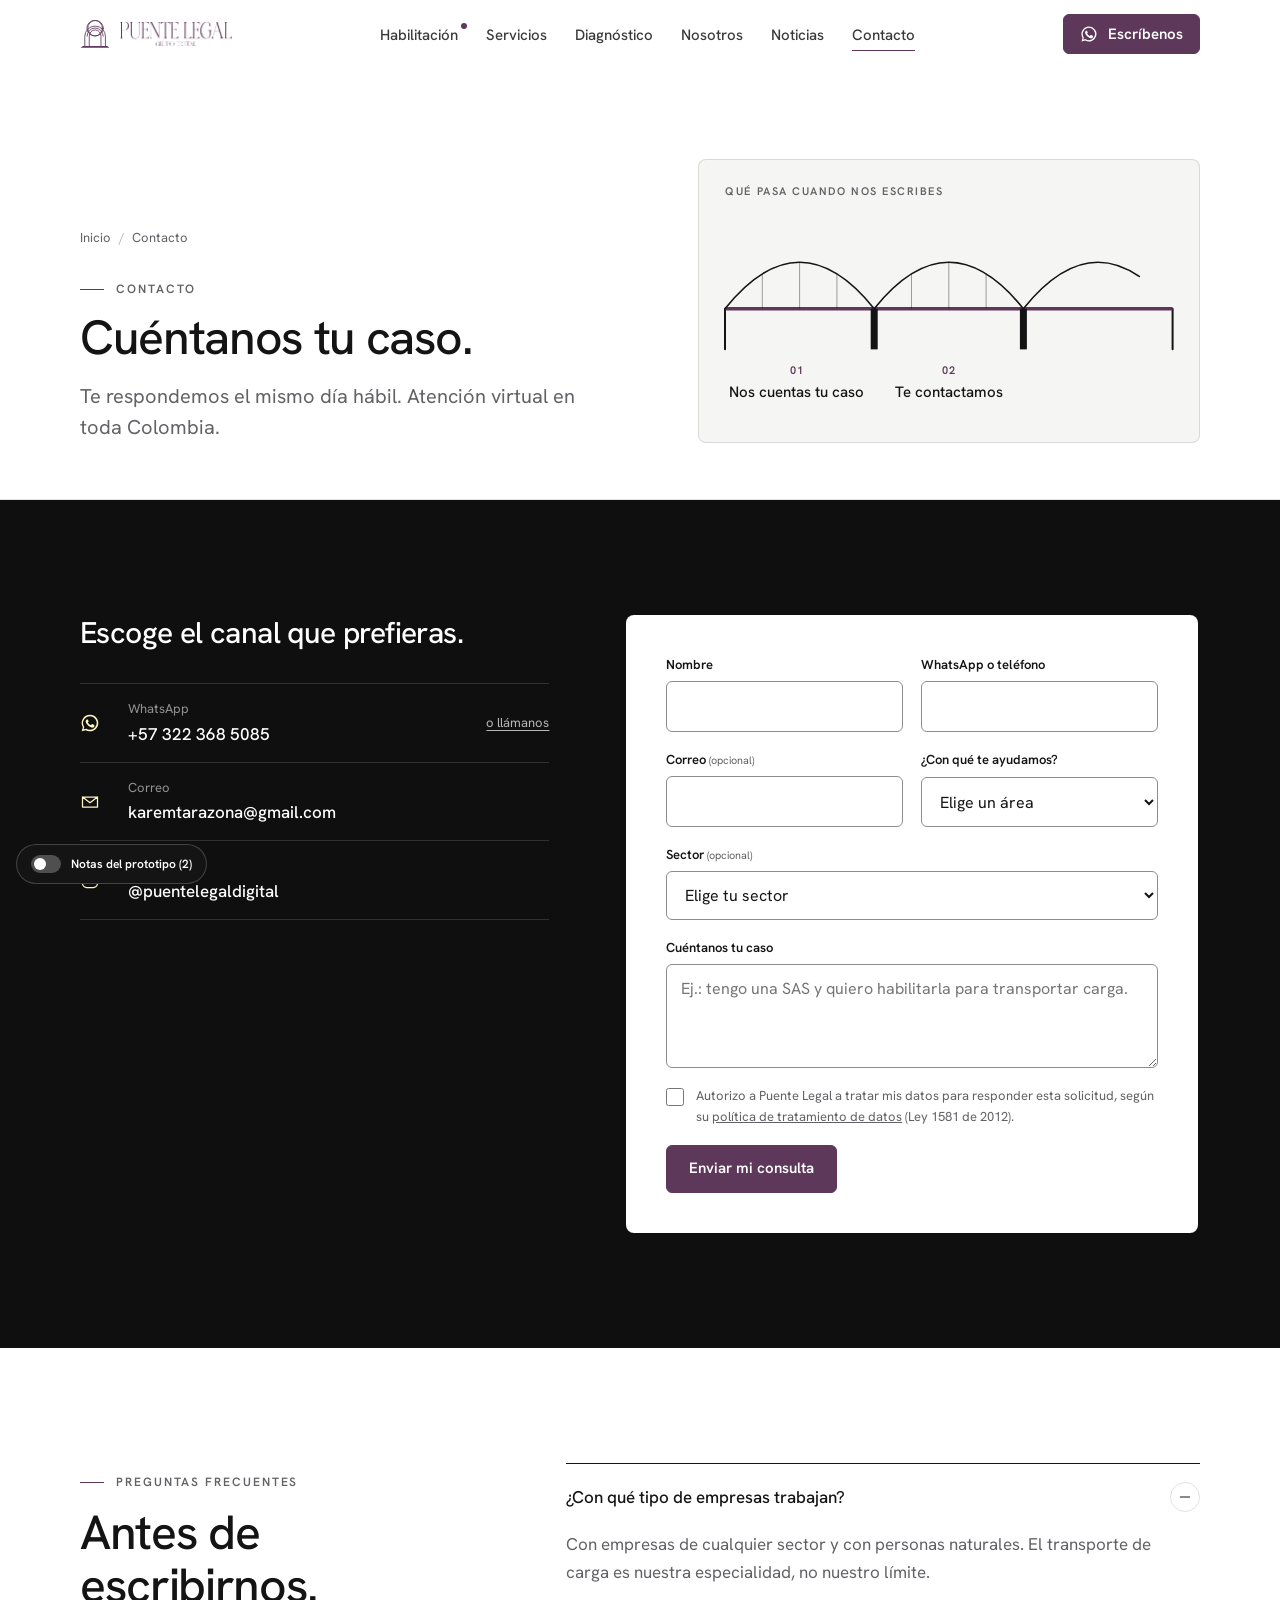
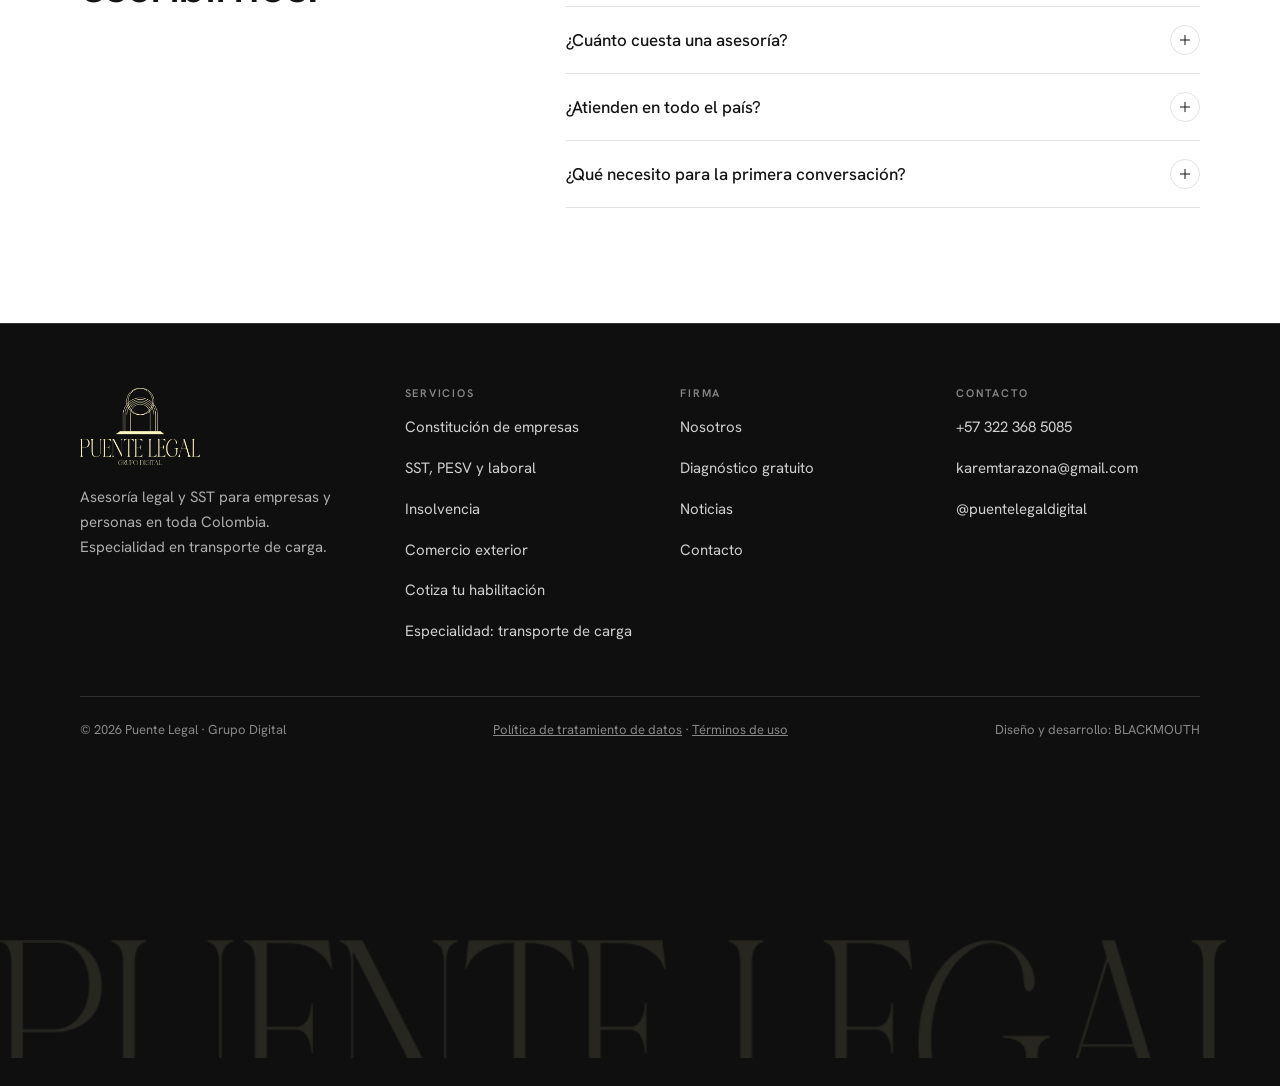
==== commit 3081903f: "Prototipo v6: correcciones de la clienta - Tramo 01: sale marca y propiedad intelectual, entra habil" ====
--- a/contacto/index.html
+++ b/contacto/index.html
@@ -104,6 +104,7 @@
     </a>
     <nav aria-label="Principal">
     <ul class="nav-links" id="menu">
+      <li><a href="../habilitacion-transporte-de-carga/" class="nav-star">Habilitación</a></li>
       <li><a href="../servicios/">Servicios</a></li>
       <li><a href="../diagnostico/">Diagnóstico</a></li>
       <li><a href="../nosotros/">Nosotros</a></li>
@@ -142,7 +143,8 @@
   <symbol id="i-mas" viewBox="0 0 24 24"><path d="M5 12h14"/><path d="M12 5v14"/></symbol>
   <symbol id="i-camion" viewBox="0 0 24 24"><path d="M2.5 6h11v10h-11zM13.5 9.5H18l3.5 3.5V16h-8" pathLength="1"/><circle cx="6.5" cy="17.5" r="1.8" pathLength="1"/><circle cx="17.5" cy="17.5" r="1.8" pathLength="1"/></symbol>
   <symbol id="i-habilitacion" viewBox="0 0 24 24"><path d="M14 3H6v18h12V7zM14 3v4h4" pathLength="1"/><circle cx="12" cy="13.5" r="2.5" pathLength="1"/><path d="M10.6 15.6L10 19l2-1 2 1-.6-3.4" pathLength="1"/></symbol>
-  <symbol id="i-vinculo" viewBox="0 0 24 24"><path d="M10 14l4-4" pathLength="1"/><path d="M8.5 11.5l-2 2a3.2 3.2 0 0 0 4.5 4.5l2-2" pathLength="1"/><path d="M15.5 12.5l2-2A3.2 3.2 0 0 0 13 6l-2 2" pathLength="1"/></symbol>
+  <symbol id="i-lupa" viewBox="0 0 24 24"><circle cx="10.5" cy="10.5" r="6.5" pathLength="1"/><path d="M15.3 15.3L21 21M8 10.5h5" pathLength="1"/></symbol>
+  <symbol id="i-saldo" viewBox="0 0 24 24"><path d="M14 3H6v18h12V7zM14 3v4h4" pathLength="1"/><path d="M12 10v7M14 11.2c-.4-.6-1.1-.9-2-.9-1.1 0-2 .6-2 1.4 0 1.9 4 1 4 2.9 0 .8-.9 1.4-2 1.4-.9 0-1.7-.4-2.1-1" pathLength="1"/></symbol>
   <symbol id="i-volante" viewBox="0 0 24 24"><circle cx="12" cy="12" r="9" pathLength="1"/><circle cx="12" cy="12" r="2" pathLength="1"/><path d="M3.5 10.5l6.5 1M20.5 10.5l-6.5 1M12 14v7" pathLength="1"/></symbol>
   <symbol id="i-doc" viewBox="0 0 24 24"><path d="M14 3H6v18h12V7zM14 3v4h4M9 11h6M9 14.5h6M9 18h4" pathLength="1"/></symbol>
   <symbol id="i-escudo" viewBox="0 0 24 24"><path d="M12 3l7 3v5c0 4.5-3 8.3-7 10-4-1.7-7-5.5-7-10V6z" pathLength="1"/><path d="M9 12l2 2 4-4" pathLength="1"/></symbol>
@@ -182,16 +184,16 @@
         <li><svg class="i" aria-hidden="true" focusable="false"><use href="#i-correo"/></svg><a href="mailto:karemtarazona@gmail.com" data-conv="email" data-loc="contacto"><small>Correo</small><strong>karemtarazona@gmail.com</strong></a><span></span></li>
         <li><svg class="i" aria-hidden="true" focusable="false"><use href="#i-instagram"/></svg><a href="https://www.instagram.com/puentelegaldigital/" target="_blank" rel="noopener"><small>Instagram</small><strong>@puentelegaldigital</strong></a><span></span></li>
       </ul>
-      <details class="proto-note"><summary>Nota · Datos</summary><div>Teléfono, Instagram y correo tomados del membrete. Recomendado: correo con dominio propio y Perfil de Empresa de Google con la ciudad.</div></details>
+      <details class="proto-note"><summary>Nota · Datos</summary><div>Pendiente: la clienta enviará el número de celular y el correo definitivos (por ahora van los del membrete). Recomendado: correo con dominio propio y Perfil de Empresa de Google con la ciudad.</div></details>
     </div>
     <form class="lead" id="form-contacto" data-demo novalidate>
       <div class="field"><label for="f-nombre">Nombre</label><input id="f-nombre" name="nombre" autocomplete="name" enterkeyhint="next" required></div>
       <div class="field"><label for="f-tel">WhatsApp o teléfono</label><input id="f-tel" name="telefono" type="tel" autocomplete="tel" inputmode="tel" enterkeyhint="next" required></div>
       <div class="field"><label for="f-mail">Correo <small>(opcional)</small></label><input id="f-mail" name="correo" type="email" autocomplete="email" enterkeyhint="next"></div>
-      <div class="field"><label for="f-area">¿Con qué te ayudamos?</label><select id="f-area" name="area" required><option value="">Elige un área</option><option>Constitución, estatutos o marca</option><option>SG-SST o PESV</option><option>Laboral: contratos, reglamento o descargos</option><option>Insolvencia o deudas</option><option>Comercio exterior o aduanas</option><option>No sé, quiero orientación</option></select></div>
+      <div class="field"><label for="f-area">¿Con qué te ayudamos?</label><select id="f-area" name="area" required><option value="">Elige un área</option><option>Habilitación de transporte de carga</option><option>Constitución o estatutos</option><option>SG-SST o PESV</option><option>Laboral: contratos, reglamento o descargos</option><option>Insolvencia o deudas</option><option>Cobro de saldos de manifiesto o standby</option><option>Comercio exterior o aduanas</option><option>No sé, quiero orientación</option></select></div>
       <div class="field full"><label for="f-sector">Sector <small>(opcional)</small></label>
         <select id="f-sector" name="sector"><option value="" selected>Elige tu sector</option><option>Transporte de carga terrestre</option><option>Transporte marítimo o logística</option><option>Comercio</option><option>Industria o construcción</option><option>Servicios</option><option>Soy persona natural</option><option>Otro</option></select></div>
-      <div class="field full"><label for="f-msg">Cuéntanos tu caso</label><textarea id="f-msg" name="mensaje" enterkeyhint="send" placeholder="Ej.: quiero crear una SAS con un socio y registrar la marca."></textarea></div>
+      <div class="field full"><label for="f-msg">Cuéntanos tu caso</label><textarea id="f-msg" name="mensaje" enterkeyhint="send" placeholder="Ej.: tengo una SAS y quiero habilitarla para transportar carga."></textarea></div>
       <label class="consent" for="f-ok"><input type="checkbox" id="f-ok" required><span>Autorizo a Puente Legal a tratar mis datos para responder esta solicitud, según su <a href="#">política de tratamiento de datos</a> (Ley 1581 de 2012).</span></label>
       <button class="btn" type="submit">Enviar mi consulta</button>
       <p class="form-ok" role="status" tabindex="-1" hidden>Recibimos tu consulta. Te respondemos el mismo día hábil por WhatsApp o correo. (Modo demostración: el formulario todavía no envía datos.)</p>
@@ -230,6 +232,7 @@
           <li><a href="../servicios/sst-pesv-laboral/">SST, PESV y laboral</a></li>
           <li><a href="../servicios/insolvencia/">Insolvencia</a></li>
           <li><a href="../servicios/comercio-exterior/">Comercio exterior</a></li>
+          <li><a href="../habilitacion-transporte-de-carga/">Cotiza tu habilitación</a></li>
           <li><a href="../transporte-de-carga/">Especialidad: transporte de carga</a></li>
         </ul>
       </nav>
--- a/assets/site.css
+++ b/assets/site.css
@@ -1159,31 +1159,16 @@
 /* ---------- Especialidad: carretera nocturna en 3D ---------- */
 .esp3d { position: relative; overflow: hidden; isolation: isolate; min-height: min(94vh, 820px); display: grid; align-items: center; padding-block: clamp(72px, 9vw, 120px); }
 .esp3d-bg { position: absolute; inset: -10% 0; z-index: -3; }
-.esp3d-bg .ph { height: 100%; border: 0; place-items: start end; padding: 110px clamp(20px, 4vw, 48px); opacity: .6; }
 .esp3d::after { content: ""; position: absolute; inset: 0; z-index: -1; pointer-events: none; background: linear-gradient(90deg, var(--negro) 0 32%, rgba(15,15,15,.6) 62%, rgba(15,15,15,.15)); }
-.road3d { position: absolute; right: 0; bottom: 0; width: 64%; height: 82%; z-index: -2; perspective: 360px; perspective-origin: 50% 0; overflow: hidden;
-  -webkit-mask-image: linear-gradient(to top, #000 50%, transparent 100%); mask-image: linear-gradient(to top, #000 50%, transparent 100%); }
-.road3d-glow { position: absolute; left: 50%; top: 0; width: 80%; height: 42%; translate: -50% 0; background: radial-gradient(ellipse at 50% 70%, rgba(255,247,193,.2), transparent 70%); }
-.road3d-plane { position: absolute; left: 50%; bottom: 0; width: 540px; height: 2200px; margin-left: -270px; transform-origin: 50% 100%; transform: rotateX(80deg);
-  background: linear-gradient(90deg, transparent 0 6%, rgba(255,255,255,.045) 6% 94%, transparent 94%); }
-.rl { position: absolute; top: 0; bottom: 0; width: 4px; }
-.rl-l { left: 9%; background: rgba(255,247,193,.5); }
-.rl-r { right: 9%; background: rgba(255,247,193,.5); }
-.rl-c { left: 50%; margin-left: -3px; width: 6px; top: -200px; height: calc(100% + 200px); background: repeating-linear-gradient(to bottom, var(--crema) 0 100px, transparent 100px 200px); animation: lane 1s linear infinite; }
-@keyframes lane { to { transform: translateY(200px); } }
-.truck3d { position: absolute; left: 50%; bottom: 12%; width: clamp(92px, 10vw, 140px); translate: -50% 0; fill: none; stroke: #fff; stroke-width: 2; stroke-linejoin: round; animation: bob 2.4s ease-in-out infinite; }
-.truck3d rect:first-child { fill: rgba(15,15,15,.92); }
-.truck3d .tl { fill: var(--crema); stroke: none; filter: drop-shadow(0 0 7px rgba(255,247,193,.95)); }
-@keyframes bob { 50% { transform: translateY(-2px); } }
 .esp3d-copy { position: relative; display: grid; gap: 16px; justify-items: start; }
 .esp3d-copy > * { max-width: 520px; }
 .esp3d-chips { list-style: none; display: grid; gap: 10px; margin: 6px 0 10px; width: 100%; }
 .esp3d-chips li { display: flex; gap: 12px; align-items: center; font-weight: 500; padding: 12px 14px; border: 1px solid var(--linea-clara); border-radius: 6px; background: rgba(15,15,15,.55); backdrop-filter: blur(2px); }
 .esp3d-chips .i { color: var(--crema); }
 @media (max-width: 860px) {
-  .esp3d { align-items: start; min-height: 0; padding-bottom: 300px; }
-  .road3d { width: 100%; height: 320px; }
-  .esp3d::after { background: linear-gradient(180deg, var(--negro) 0 55%, rgba(15,15,15,.25)); }
+  .esp3d { align-items: start; min-height: 0; padding-bottom: 260px; }
+  .esp3d::after { background: linear-gradient(180deg, var(--negro) 0 58%, rgba(15,15,15,.35)); }
+  .esp3d-bg .bg-media { object-position: 50% 100%; }
 }
 
 /* ---------- Diagnóstico: la hoja que se chequea, se firma y se sella ---------- */
@@ -1218,7 +1203,6 @@
 /* ---------- Manifiesto: parallax + texto que se ilumina ---------- */
 .mani { position: relative; overflow: hidden; isolation: isolate; min-height: 105vh; display: grid; align-items: center; background: var(--negro); color: #fff; }
 .mani-bg { position: absolute; inset: -14% 0; z-index: -2; }
-.mani-bg .ph { height: 100%; border: 0; place-items: start end; padding: 18% clamp(20px, 4vw, 48px) 0; opacity: .55; }
 .mani::after { content: ""; position: absolute; inset: 0; z-index: -1; pointer-events: none; background: radial-gradient(ellipse at 40% 50%, rgba(15,15,15,.3), rgba(15,15,15,.88)); }
 .mani-t { font: 500 clamp(1.9rem, 1rem + 3.4vw, 3.9rem)/1.12 var(--f-sans); letter-spacing: -.025em; max-width: 21ch; }
 .mani-t em { font-style: normal; }
@@ -1294,3 +1278,112 @@
   .js .mani-t .fw { color: #fff !important; }
   .js .mani-t em .fw { color: var(--crema) !important; }
 }
+
+/* =====================================================================
+   v6 · correcciones de la clienta (2026-10-07)
+   ===================================================================== */
+
+/* Fotos y video de fondo (generados con IA como referencia) */
+.bg-media { position: absolute; inset: 0; width: 100%; height: 100%; object-fit: cover; display: block; }
+.esp3d-bg .bg-media { opacity: .78; object-position: 62% 60%; }
+.mani-bg .bg-media { opacity: .62; object-position: 72% 50%; filter: grayscale(1) contrast(1.05); }
+.card-media img { width: 100%; height: 100%; object-fit: cover; display: block; transition: transform .9s var(--ease); }
+@media (hover: hover) { .card:hover .card-media img { transform: scale(1.04); } }
+
+/* Navegación: Habilitación es el producto destacado */
+.nav-links a.nav-star::before { content: ""; position: absolute; right: -9px; top: 4px; width: 6px; height: 6px; border-radius: 50%; background: var(--ciruela); }
+
+/* Producto especial (inicio) */
+.esp3d-cta { display: flex; flex-wrap: wrap; gap: 14px 26px; align-items: center; }
+.esp3d-aparte { display: grid; grid-template-columns: 24px 1fr auto; gap: 14px; align-items: center; width: 100%; margin-top: 12px; padding-top: 18px; border-top: 1px dashed rgba(255,255,255,.22); color: #fff; text-decoration: none; }
+.esp3d-aparte .i { width: 24px; height: 24px; color: var(--crema); }
+.esp3d-aparte small { display: block; font: 600 .6875rem/1.3 var(--f-sans); letter-spacing: .12em; text-transform: uppercase; color: rgba(255,255,255,.58); }
+.esp3d-aparte b { font-weight: 600; transition: color .2s; }
+.esp3d-aparte .i-flecha { width: 18px; height: 18px; color: #fff; transition: transform .3s var(--ease); }
+@media (hover: hover) { .esp3d-aparte:hover b { color: var(--crema); } .esp3d-aparte:hover .i-flecha { transform: translateX(4px); } }
+
+/* ¿En qué punto está tu empresa? (inicio) */
+.ruta-opts { border: 0; padding: 0; margin: 26px 0; display: grid; gap: 10px; min-width: 0; }
+.ruta-opt { position: relative; display: grid; grid-template-columns: 22px 1fr; gap: 14px; align-items: start; padding: 16px 18px; border: 1px solid var(--linea); border-radius: 8px; background: #fff; cursor: pointer; transition: border-color .25s, background-color .25s, box-shadow .25s; }
+.ruta-opt input { position: absolute; opacity: 0; pointer-events: none; }
+.ruta-mark { width: 22px; height: 22px; margin-top: 1px; border-radius: 50%; border: 1.5px solid var(--gris-300); display: grid; place-items: center; transition: border-color .25s; }
+.ruta-mark::after { content: ""; width: 10px; height: 10px; border-radius: 50%; background: var(--ciruela); transform: scale(0); transition: transform .35s var(--ease-spring); }
+.ruta-opt b { display: block; font-weight: 600; line-height: 1.35; }
+.ruta-opt small { display: block; margin-top: 4px; font-size: var(--t-sm); line-height: 1.45; color: var(--gris-texto); }
+.ruta-opt.is-on { border-color: var(--ciruela); background: #FBF8FB; box-shadow: 0 0 0 1px var(--ciruela); }
+.ruta-opt.is-on .ruta-mark { border-color: var(--ciruela); }
+.ruta-opt.is-on .ruta-mark::after { transform: scale(1); }
+.ruta-opt:has(input:focus-visible) { outline: 2px solid var(--ciruela); outline-offset: 3px; }
+@media (hover: hover) { .ruta-opt:not(.is-on):hover { border-color: var(--gris-300); } }
+.ruta-alt { margin-top: 18px; font-size: var(--t-sm); }
+.ruta-alt a { color: var(--tinta); font-weight: 600; }
+.paper-list[hidden] { display: none; }
+.paper-list.swap li { animation: rutaIn .5s var(--ease-out-expo) both; animation-delay: calc(var(--j, 0) * 60ms); }
+@keyframes rutaIn { from { opacity: 0; transform: translateY(8px); } }
+
+/* Habilitación: hero con cotizador */
+.hab-hero { position: relative; overflow: hidden; isolation: isolate; padding-block: clamp(36px, 5vw, 72px) clamp(56px, 7vw, 104px); }
+.hab-bg { position: absolute; inset: 0; z-index: -2; }
+.hab-bg img { width: 100%; height: 100%; object-fit: cover; object-position: 72% 50%; filter: brightness(1.18) saturate(.9); animation: habIn 2.4s var(--ease-out-expo) both; }
+@keyframes habIn { from { transform: scale(1.06); opacity: 0; } }
+.hab-hero::after { content: ""; position: absolute; inset: 0; z-index: -1; pointer-events: none;
+  background: linear-gradient(90deg, rgba(15,15,15,.9) 0 30%, rgba(15,15,15,.45) 58%, rgba(15,15,15,.08)), linear-gradient(0deg, rgba(15,15,15,.55), transparent 40%); }
+.hab-grid { display: grid; grid-template-columns: 1.05fr .95fr; gap: clamp(28px, 5vw, 80px); align-items: center; }
+.hab-copy .crumbs, .hab-copy .crumbs a { color: rgba(255,255,255,.62); }
+.hab-copy .h1-page { font-size: var(--t-3xl); line-height: 1.04; max-width: 13ch; }
+.hab-copy .lead { margin-top: 18px; color: rgba(255,255,255,.8); }
+.hab-bullets { list-style: none; display: grid; gap: 10px; margin-top: 26px; }
+.hab-bullets li { display: flex; gap: 10px; align-items: center; font-size: var(--t-sm); color: rgba(255,255,255,.9); }
+.hab-bullets .i { width: 18px; height: 18px; color: var(--crema); stroke-width: 2; }
+.hab-form { max-width: none; box-shadow: 0 50px 90px -40px rgba(0,0,0,.8); }
+.hab-form .full { grid-column: 1 / -1; }
+.hab-form-k { font: 600 .6875rem/1 var(--f-sans); letter-spacing: .14em; text-transform: uppercase; color: var(--ciruela); }
+.hab-form .h3 { margin-top: 10px; }
+.ruta-pick { border: 0; padding: 0; margin: 0; min-width: 0; }
+.ruta-pick legend { padding: 0; margin-bottom: 6px; font-size: var(--t-xs); font-weight: 600; }
+.ruta-pick > div { display: grid; grid-template-columns: 1fr 1fr; gap: 8px; }
+.ruta-pick label { position: relative; display: block; cursor: pointer; }
+.ruta-pick input { position: absolute; opacity: 0; pointer-events: none; }
+.ruta-pick span { display: flex; align-items: center; justify-content: center; min-height: 48px; padding: 8px 12px; text-align: center; border: 1px solid var(--borde-campo); border-radius: 6px; font-size: var(--t-sm); font-weight: 600; transition: background-color .2s, color .2s, border-color .2s; }
+.ruta-pick input:checked + span { background: var(--ciruela); border-color: var(--ciruela); color: #fff; }
+.ruta-pick input:focus-visible + span { outline: 2px solid var(--ciruela); outline-offset: 2px; }
+.form-ok p { margin: 0; }
+.form-ok .link-arrow { margin-top: 10px; color: inherit; }
+.hab-hero .proto-note { margin-top: 28px; }
+@media (max-width: 960px) {
+  .hab-grid { grid-template-columns: 1fr; }
+  .hab-hero::after { background: linear-gradient(180deg, rgba(15,15,15,.72), rgba(15,15,15,.92) 46%, var(--negro)); }
+  .hab-bg { bottom: auto; height: 560px; }
+}
+@media (max-width: 520px) { .ruta-pick > div { grid-template-columns: 1fr; } }
+
+/* Habilitación: las dos rutas */
+.hr-cards { display: grid; grid-template-columns: 1fr 1fr; gap: 20px; }
+.hr-card { display: grid; gap: 12px; align-content: start; padding: clamp(22px, 3vw, 36px); border: 1px solid var(--linea); border-radius: 8px; background: #fff; transition: border-color .3s, box-shadow .3s, transform .3s var(--ease); }
+@media (hover: hover) { .hr-card:hover { border-color: var(--ciruela); box-shadow: 0 26px 50px -34px rgba(94,56,90,.5); transform: translateY(-2px); } }
+.hr-k { font: 600 .6875rem/1 var(--f-sans); letter-spacing: .14em; text-transform: uppercase; color: var(--ciruela); }
+.hr-card h3 { font: 500 var(--t-xl)/1.2 var(--f-sans); letter-spacing: -.02em; }
+.hr-steps { list-style: none; display: grid; margin: 6px 0 14px; border-top: 1px solid var(--linea); }
+.hr-steps li { display: grid; grid-template-columns: 36px 1fr; padding: 11px 0; border-bottom: 1px dashed var(--linea); font-size: var(--t-sm); }
+.hr-steps b { color: var(--ciruela); font-weight: 600; font-variant-numeric: tabular-nums; }
+.hr-card .link-arrow { justify-self: start; }
+@media (max-width: 760px) { .hr-cards { grid-template-columns: 1fr; } }
+
+/* Transporte: manifiestos aparte y fotos */
+.mf-grid { display: grid; grid-template-columns: 1fr 1fr; gap: clamp(28px, 5vw, 72px); align-items: center; }
+.mf-photo { margin: 0 0 28px; aspect-ratio: 16 / 10; border-radius: 6px; overflow: hidden; background: var(--negro-2); }
+.mf-photo img { width: 100%; height: 100%; object-fit: cover; display: block; }
+.tr-video .mf-photo { margin: 0; aspect-ratio: 16 / 9; }
+@media (max-width: 860px) { .mf-grid { grid-template-columns: 1fr; } }
+.art-cover .art-img { width: 100%; aspect-ratio: 21 / 9; object-fit: cover; object-position: 50% 62%; border-radius: 4px; display: block; }
+@media (max-width: 800px) { .art-cover .art-img { aspect-ratio: 16 / 9; } }
+@media (min-width: 861px) { .esp3d-bg .bg-media { width: 130%; left: 2%; } }
+
+/* Habilitación: franja de foto con parallax */
+.hab-band { position: relative; overflow: hidden; height: clamp(260px, 52vh, 560px); background: var(--negro); margin: 0; }
+.hab-band img { position: absolute; left: 0; top: -12%; width: 100%; height: 124%; object-fit: cover; object-position: 50% 60%; }
+.hab-band figcaption { position: absolute; left: 0; right: 0; bottom: 0; padding: 18px var(--gutter); color: rgba(255,255,255,.86); font-size: var(--t-xs); letter-spacing: .12em; text-transform: uppercase; font-weight: 600;
+  background: linear-gradient(0deg, rgba(15,15,15,.7), transparent); }
+.hab-band figcaption span { display: block; max-width: var(--wrap); margin-inline: auto; }
+.svc-tag { margin: 4px 0 -4px; }
+@media (max-width: 960px) { .nav-open .nav-links a.nav-star { display: flex; align-items: center; gap: 10px; } .nav-open .nav-links a.nav-star::before { position: static; order: 2; } }
